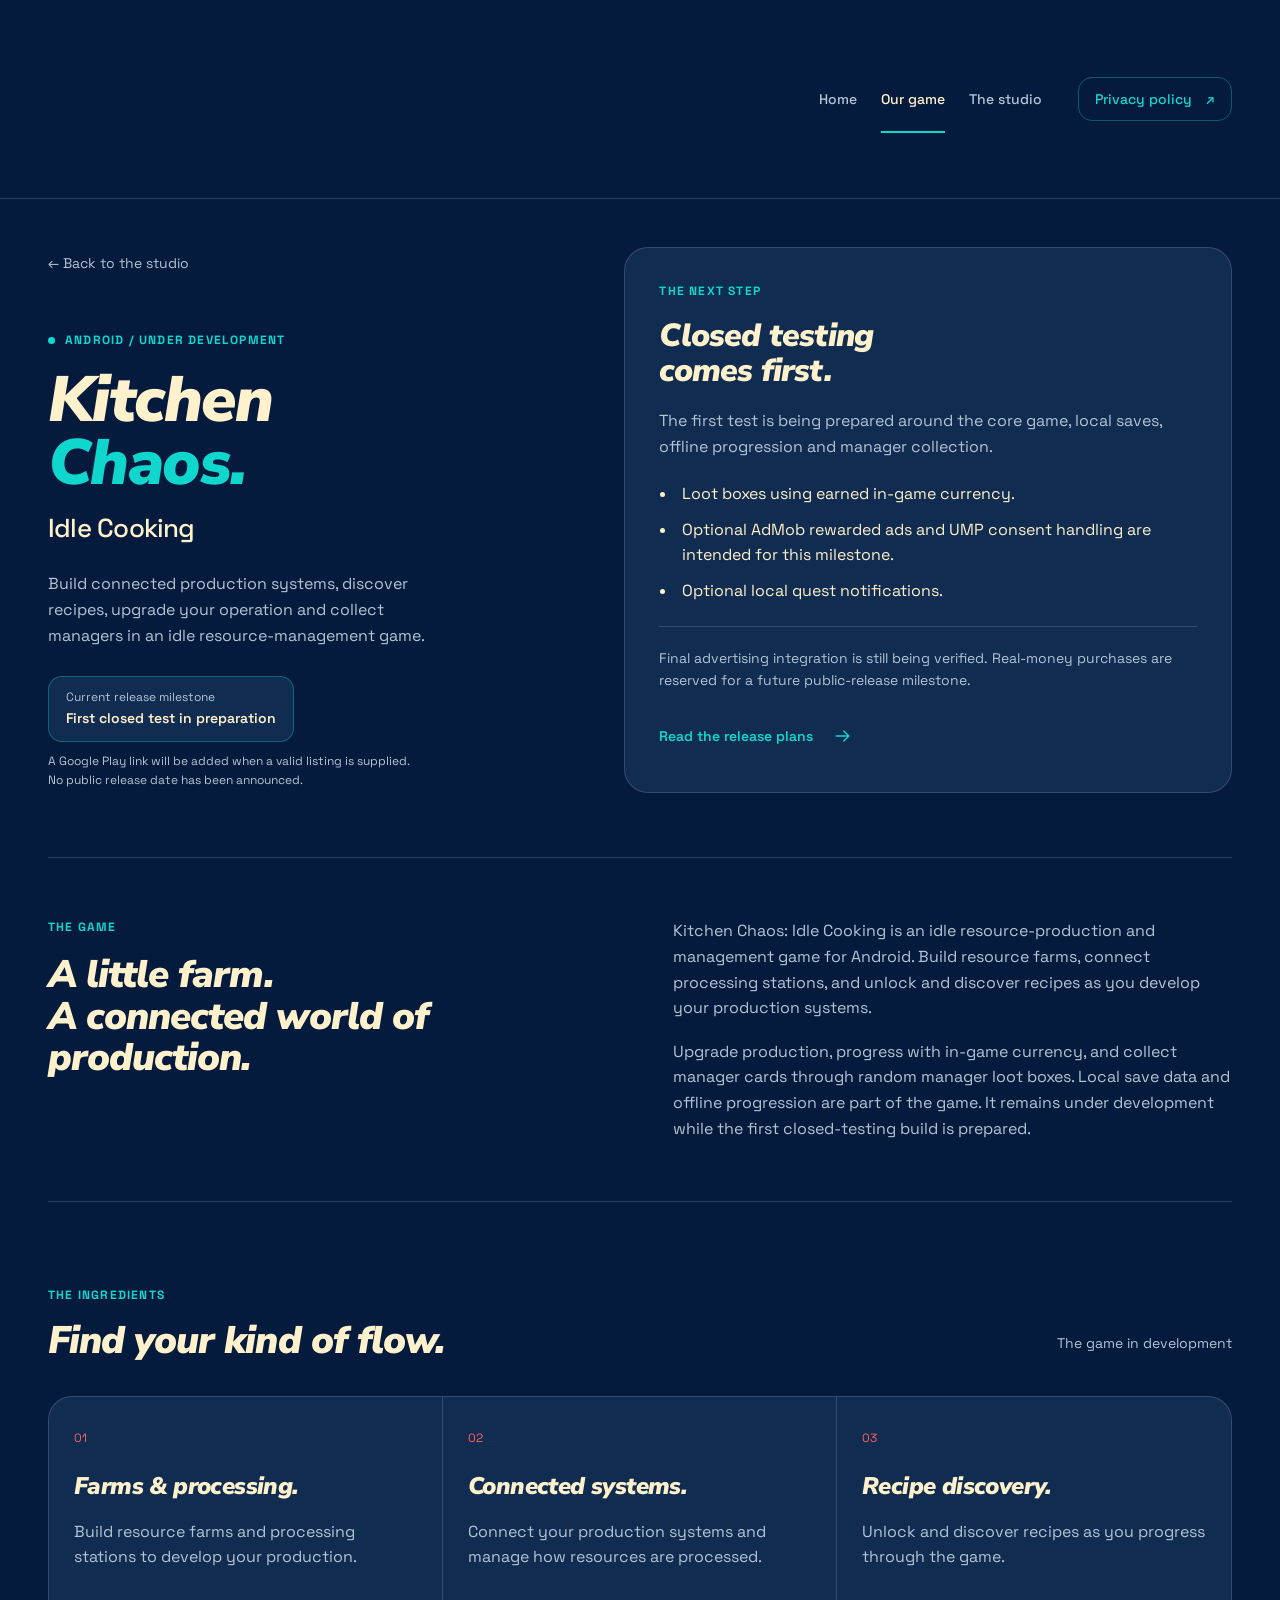
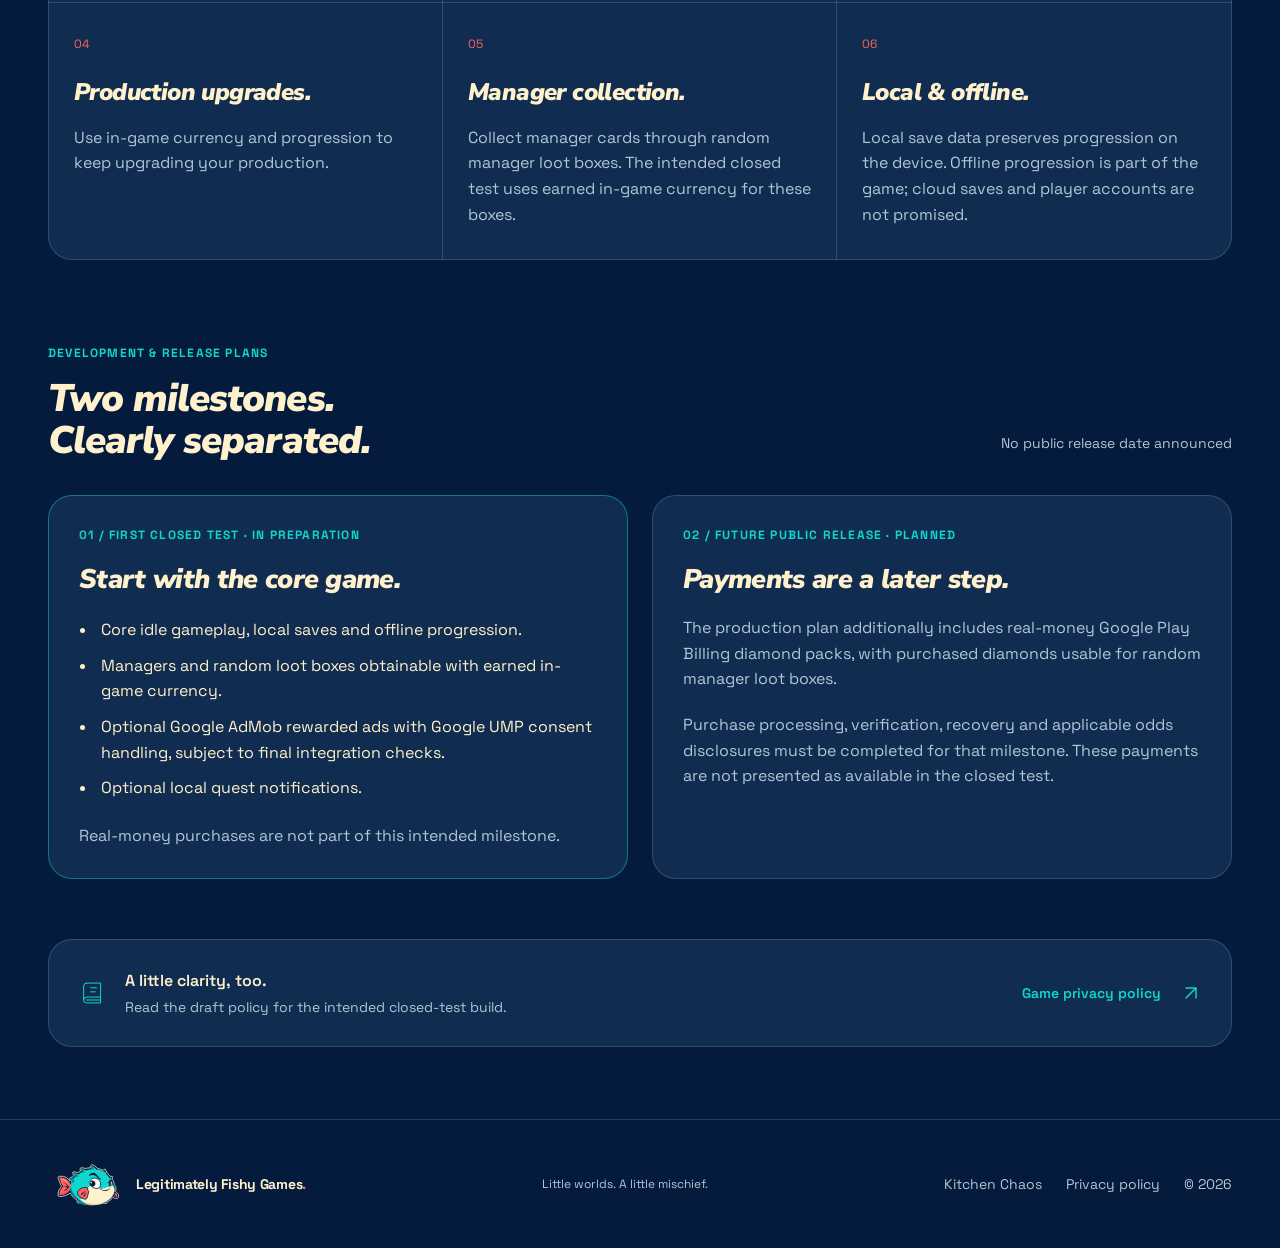
==== games/kitchen-chaos/index.html @ 800a0847 "Add Kitchen Chaos page and draft privacy policy" ====
<!doctype html>
<html lang="en">
<head>
  <meta charset="utf-8">
  <meta name="viewport" content="width=device-width, initial-scale=1">
  <meta name="theme-color" content="#051B3D">
  <meta name="description" content="Kitchen Chaos: Idle Cooking is an Android idle production and management game preparing for its first closed test, with connected production, recipes, managers and offline progression.">
  <title>Kitchen Chaos: Idle Cooking — Legitimately Fishy Games</title>
  <link rel="icon" href="../../assets/brand/favicon.svg" type="image/svg+xml">
  <link rel="alternate icon" href="../../assets/brand/favicon.ico">
  <link rel="apple-touch-icon" href="../../assets/brand/apple-touch-icon.png">
  <link rel="stylesheet" href="../../assets/css/brand.css">
  <link rel="stylesheet" href="../../assets/css/styles.css">
  <script src="../../assets/js/site.js" defer></script>
</head>
<body>
  <a class="skip-link" href="#main">Skip to content</a>
  <header class="site-header"><div class="container header-inner">
    <!-- Insert an approved studio logo beside the name only when supplied. -->
    <a class="brand" href="../../index.html" aria-label="Legitimately Fishy Games home"><picture class="brand-art"><source media="(min-width: 581px)" srcset="../../assets/brand/lfg-horizontal.png" width="2400" height="1000"><img class="brand-logo" src="../../assets/brand/lfg-puffer-micro.svg" width="1110" height="750" alt="" decoding="async" fetchpriority="high"></picture><span class="brand-name">Legitimately<span>Fishy Games<span class="brand-period">.</span></span></span></a>
    <button class="menu-toggle" type="button" data-menu-toggle aria-controls="site-navigation" aria-expanded="false" aria-label="Open navigation"><span></span><span></span></button>
    <nav class="site-nav" id="site-navigation" aria-label="Main navigation" data-navigation><a href="../../index.html">Home</a><a href="index.html" aria-current="page">Our game</a><a href="../../index.html#studio">The studio</a><a class="nav-privacy" href="privacy.html">Privacy policy <span aria-hidden="true">↗</span></a></nav>
  </div></header>

  <main id="main">
    <section class="game-hero container" aria-labelledby="game-title">
      <div class="game-hero-copy"><a class="back-link" href="../../index.html">← Back to the studio</a><p class="eyebrow"><span class="status-dot" aria-hidden="true"></span> Android / Under development</p><h1 id="game-title">Kitchen<br><em>Chaos.</em></h1><p class="game-subtitle">Idle Cooking</p><p class="hero-description">Build connected production systems, discover recipes, upgrade your operation and collect managers in an idle resource-management game.</p><div class="store-placeholder"><span><small>Current release milestone</small><strong>First closed test in preparation</strong></span></div><p class="store-note">A Google Play link will be added when a valid listing is supplied.<br>No public release date has been announced.</p></div>
      <aside class="release-summary" aria-labelledby="test-summary-title"><p class="eyebrow">The next step</p><h2 id="test-summary-title">Closed testing<br>comes first.</h2><p>The first test is being prepared around the core game, local saves, offline progression and manager collection.</p><ul><li>Loot boxes using earned in-game currency.</li><li>Optional AdMob rewarded ads and UMP consent handling are intended for this milestone.</li><li>Optional local quest notifications.</li></ul><p class="summary-note">Final advertising integration is still being verified. Real-money purchases are reserved for a future public-release milestone.</p><a class="text-link" href="#development">Read the release plans <svg class="icon" aria-hidden="true"><use href="../../assets/images/icons.svg#arrow"/></svg></a></aside>
    </section>

    <section class="game-overview section container" aria-labelledby="overview-title"><div><p class="eyebrow">The game</p><h2 id="overview-title">A little farm.<br>A connected world of production.</h2></div><div class="overview-copy"><p>Kitchen Chaos: Idle Cooking is an idle resource-production and management game for Android. Build resource farms, connect processing stations, and unlock and discover recipes as you develop your production systems.</p><p>Upgrade production, progress with in-game currency, and collect manager cards through random manager loot boxes. Local save data and offline progression are part of the game. It remains under development while the first closed-testing build is prepared.</p></div></section>

    <section class="section container" aria-labelledby="features-title"><div class="section-heading"><div><p class="eyebrow">The ingredients</p><h2 id="features-title">Find your kind of flow.</h2></div><span class="section-aside">The game in development</span></div><div class="feature-grid">
      <article class="feature-card"><span class="feature-number">01</span><h3>Farms & processing.</h3><p>Build resource farms and processing stations to develop your production.</p></article>
      <article class="feature-card"><span class="feature-number">02</span><h3>Connected systems.</h3><p>Connect your production systems and manage how resources are processed.</p></article>
      <article class="feature-card"><span class="feature-number">03</span><h3>Recipe discovery.</h3><p>Unlock and discover recipes as you progress through the game.</p></article>
      <article class="feature-card"><span class="feature-number">04</span><h3>Production upgrades.</h3><p>Use in-game currency and progression to keep upgrading your production.</p></article>
      <article class="feature-card"><span class="feature-number">05</span><h3>Manager collection.</h3><p>Collect manager cards through random manager loot boxes. The intended closed test uses earned in-game currency for these boxes.</p></article>
      <article class="feature-card"><span class="feature-number">06</span><h3>Local & offline.</h3><p>Local save data preserves progression on the device. Offline progression is part of the game; cloud saves and player accounts are not promised.</p></article>
    </div></section>

    <!-- Add a gallery here only when approved screenshots captured from the actual game are supplied. -->

    <section class="release-section container" id="development" aria-labelledby="development-title"><div class="section-heading"><div><p class="eyebrow">Development & release plans</p><h2 id="development-title">Two milestones.<br>Clearly separated.</h2></div><span class="section-aside">No public release date announced</span></div><div class="milestone-grid"><article class="milestone milestone-current"><p class="tiny-label">01 / First closed test · In preparation</p><h3>Start with the core game.</h3><ul><li>Core idle gameplay, local saves and offline progression.</li><li>Managers and random loot boxes obtainable with earned in-game currency.</li><li>Optional Google AdMob rewarded ads with Google UMP consent handling, subject to final integration checks.</li><li>Optional local quest notifications.</li></ul><p>Real-money purchases are not part of this intended milestone.</p></article><article class="milestone"><p class="tiny-label">02 / Future public release · Planned</p><h3>Payments are a later step.</h3><p>The production plan additionally includes real-money Google Play Billing diamond packs, with purchased diamonds usable for random manager loot boxes.</p><p>Purchase processing, verification, recovery and applicable odds disclosures must be completed for that milestone. These payments are not presented as available in the closed test.</p></article></div></section>

    <section class="privacy-strip container" aria-label="Game privacy information"><div><svg class="icon" aria-hidden="true"><use href="../../assets/images/icons.svg#recipe"/></svg><span>A little clarity, too.<small>Read the draft policy for the intended closed-test build.</small></span></div><a class="text-link" href="privacy.html">Game privacy policy <svg class="icon" aria-hidden="true"><use href="../../assets/images/icons.svg#arrow-up"/></svg></a></section>
  </main>

  <footer class="site-footer"><div class="container footer-inner"><a class="footer-brand" href="../../index.html"><img class="footer-mark" src="../../assets/brand/lfg-puffer-micro.svg" width="1110" height="750" alt="" loading="lazy" decoding="async"><span class="footer-wordmark">Legitimately Fishy Games<span>.</span></span></a><p>Little worlds. A little mischief.</p><div class="footer-links"><a href="index.html">Kitchen Chaos</a><a href="privacy.html">Privacy policy</a><span>© 2026</span></div></div></footer>
</body>
</html>
---- assets/css/brand.css ----
@font-face{font-family:'Nunito Sans';src:url('../fonts/NunitoSans-900Italic.woff2') format('woff2');font-weight:900;font-style:italic;font-display:swap}
@font-face{font-family:'Space Grotesk';src:url('../fonts/SpaceGrotesk-Variable.woff2') format('woff2');font-weight:300 700;font-display:swap}
:root{--lfg-ink:#051B3D;--lfg-turquoise:#10D7CE;--lfg-coral:#FF635C;--lfg-cream:#FFF1CB;--lfg-deep-teal:#07889D;--lfg-surface:#102C50;--lfg-muted:#B2C5D5;--lfg-display:'Nunito Sans',sans-serif;--lfg-body:'Space Grotesk',sans-serif;--lfg-radius:14px;--lfg-ease:cubic-bezier(.2,.8,.2,1)}
.lfg-button{font:600 1rem var(--lfg-body);background:var(--lfg-turquoise);color:var(--lfg-ink);padding:14px 22px;border:0;border-radius:14px;cursor:pointer;transition:transform 160ms var(--lfg-ease)}.lfg-button:hover{background:var(--lfg-cream);transform:translateY(-2px)}.lfg-button:focus-visible{outline:3px solid var(--lfg-coral);outline-offset:4px}.lfg-heading{font-family:var(--lfg-display);font-weight:900;font-style:italic}@media(prefers-reduced-motion:reduce){*{animation:none!important;transition:none!important}}
---- assets/css/styles.css ----
@charset "UTF-8";

:root {
  color-scheme: dark;
  --navy: var(--lfg-ink);
  --navy-deep: var(--lfg-ink);
  --panel: var(--lfg-surface);
  --panel-light: var(--lfg-deep-teal);
  --cream: var(--lfg-cream);
  --muted: var(--lfg-muted);
  --teal: var(--lfg-turquoise);
  --cyan: var(--lfg-turquoise);
  --orange: var(--lfg-coral);
  --purple: var(--lfg-deep-teal);
  --line: rgba(178, 197, 213, .22);
  --heading: var(--lfg-display);
  --body: var(--lfg-body);
}

*, *::before, *::after { box-sizing: border-box; }
html { scroll-behavior: smooth; scroll-padding-top: 35px; }
body { margin: 0; background: var(--navy); color: var(--cream); font: 400 16px/1.6 var(--body); -webkit-font-smoothing: antialiased; }
body::selection { background: var(--teal); color: var(--navy); }
a { color: inherit; text-decoration: none; }
button { font: inherit; }
img { display: block; max-width: 100%; height: auto; }
svg { display: inline-block; flex-shrink: 0; fill: none; stroke: currentColor; stroke-width: 1.7; stroke-linecap: round; stroke-linejoin: round; }
figure, p { margin: 0; }
h1, h2, h3, h4 { margin: 0; font-family: var(--heading); font-weight: 900; font-style: italic; line-height: 1.08; letter-spacing: -.025em; }
h1 { font-size: clamp(48px, 5vw, 64px); }
h2 { font-size: clamp(30px, 3vw, 40px); }
h3 { font-size: 24px; }
em { color: var(--teal); font-style: inherit; }
:focus-visible { outline: 3px solid var(--teal); outline-offset: 6px; border-radius: 3px; }
[id] { scroll-margin-top: 32px; }
.container { width: min(1240px, calc(100% - 96px)); margin-inline: auto; }
.icon { width: 23px; height: 23px; vertical-align: middle; }
.visually-hidden { position: absolute; width: 1px; height: 1px; overflow: hidden; clip: rect(0, 0, 0, 0); white-space: nowrap; }
.skip-link { position: fixed; z-index: 100; top: -100px; left: 20px; padding: 12px 20px; background: var(--teal); color: var(--navy); font-weight: 700; }
.skip-link:focus { top: 16px; }
.eyebrow, .tiny-label { font-size: 11px; font-weight: 700; letter-spacing: .15em; line-height: 1.5; text-transform: uppercase; }
.eyebrow { display: flex; align-items: center; gap: 10px; color: var(--teal); margin-bottom: 24px; }
.status-dot { display: inline-block; width: 7px; height: 7px; border-radius: 50%; background: currentColor; flex-shrink: 0; }
.button { display: inline-flex; gap: 28px; align-items: center; justify-content: center; min-height: 53px; padding: 14px 24px; border: 1px solid transparent; border-radius: 14px; color: var(--navy); background: var(--teal); font-size: 13px; font-weight: 600; line-height: 1.5; transition: background .2s, transform .2s, box-shadow .2s; }
.button:hover { background: var(--cream); transform: translateY(-3px); box-shadow: 0 8px 30px #0002; }
.button .icon { width: 20px; height: 20px; }
.button-dark { background: var(--navy); color: var(--cream); }
.button-dark:hover { background: var(--panel); }
.button-small { min-height: 43px; padding: 10px 17px; font-size: 12px; }
.text-link { display: inline-flex; align-items: center; gap: 20px; color: var(--teal); font-size: 13px; font-weight: 600; }
.text-link .icon { width: 20px; height: 20px; transition: transform .2s; }
.text-link:hover .icon { transform: translate(3px, -2px); }
.text-link:hover { color: var(--cream); }
.site-header { border-bottom: 1px solid var(--line); }
.header-inner { min-height: 104px; display: flex; align-items: center; justify-content: space-between; gap: 30px; position: relative; }
.brand { display: inline-flex; align-items: center; gap: 9px; }
/* The approved PNG retains the illustrated lettering; small layouts use the native micro mark. */
.brand { padding: 24px; gap: 16px; }
.brand-art { display: block; flex: 0 0 360px; width: 360px; }
.brand-logo { display: block; width: 100%; height: auto; aspect-ratio: 12 / 5; object-fit: contain; }
.brand-name { font: 700 14px/1.2 var(--heading); letter-spacing: -.025em; }
.brand-name > span { display: block; font-size: 19px; }
.brand-period { color: var(--teal); }
.site-nav { display: flex; align-items: center; gap: 34px; font-size: 12px; font-weight: 500; }
.site-nav a { color: var(--muted); transition: color .2s; }
.site-nav a:hover, .site-nav a[aria-current="page"] { color: var(--cream); }
.site-nav a[aria-current="page"] { position: relative; }
.site-nav a[aria-current="page"]::after { content: ""; position: absolute; left: 0; right: 0; bottom: -12px; height: 2px; background: var(--teal); }
.site-nav a.nav-privacy { color: var(--teal); margin-left: 12px; padding: 10px 15px; border: 1px solid #10d7ce55; border-radius: 6px; }
.nav-privacy span { padding-left: 14px; }
.menu-toggle { display: none; }

.hero { display: grid; grid-template-columns: .9fr 1.1fr; align-items: center; min-height: 658px; padding-block: 67px 72px; gap: 30px; }
.hero-copy { z-index: 1; }
.hero h1 { font-size: clamp(48px, 5vw, 64px); line-height: .99; letter-spacing: -.06em; }
.hero h1 em { display: inline-block; position: relative; }
.hero h1 em::after { content: ""; position: absolute; left: 2px; right: 8px; bottom: -9px; height: 5px; background: var(--teal); border-radius: 50%; transform: rotate(-2deg); opacity: .7; }
.hero-description { color: var(--muted); max-width: 420px; font-size: 14px; line-height: 1.9; margin-top: 30px; }
.hero .button { margin-top: 28px; }
.hero-footnote { display: flex; align-items: center; gap: 10px; margin-top: 22px; color: var(--muted); font-size: 10px; }
.hero-footnote .icon { width: 16px; height: 16px; color: var(--teal); }
.hero-footnote > span { margin-inline: 2px; }
.hero-spotlight { width: 100%; min-width: 0; padding: 40px; border: 1px solid #10d7ce40; border-radius: 24px; background: linear-gradient(140deg, var(--panel), var(--navy)); }
.hero-spotlight .eyebrow { margin-bottom: 26px; font-size: 10px; }
.hero-spotlight h2 { font-size: clamp(40px, 4vw, 56px); line-height: 1.02; }
.spotlight-subtitle { margin-top: 12px; color: var(--cream); font: 400 23px/1.4 var(--heading); }
.spotlight-description { font-size: 14px; line-height: 1.9; color: var(--muted); margin-top: 24px; }
.spotlight-facts { display: grid; grid-template-columns: .7fr 1.3fr; gap: 20px; margin: 28px 0; border-top: 1px solid var(--line); border-bottom: 1px solid var(--line); padding-block: 21px; }
.spotlight-facts dt { font-size: 10px; color: var(--muted); margin-bottom: 5px; }
.spotlight-facts dd { font-size: 12px; line-height: 1.6; font-weight: 600; margin: 0; }
.hero-spotlight .text-link { font-size: 12px; }
.studio-strip { border-top: 1px solid var(--line); border-bottom: 1px solid var(--line); background: var(--panel); }
.strip-inner { min-height: 66px; display: flex; align-items: center; justify-content: space-between; gap: 18px; color: var(--muted); font-size: 10px; font-weight: 600; letter-spacing: .14em; text-transform: uppercase; }
.strip-inner .icon { color: var(--teal); width: 24px; height: 24px; opacity: .65; }
.section { padding-block: 84px; }
.section-heading { display: flex; align-items: flex-end; justify-content: space-between; gap: 25px; margin-bottom: 34px; }
.section-heading .eyebrow { margin-bottom: 16px; }
.section-aside { font-size: 11px; color: var(--muted); line-height: 1.8; margin-bottom: 5px; }
.featured-game { display: grid; grid-template-columns: 1fr 1fr; border-radius: 24px; background: var(--cream); color: var(--navy); padding: 44px; gap: 45px; overflow: hidden; }
.pill { display: inline-flex; align-items: center; gap: 8px; padding: 6px 11px; border: 1px solid #10d7ce55; border-radius: 30px; font-size: 9px; font-weight: 600; letter-spacing: .04em; color: var(--teal); white-space: nowrap; }
.pill-dark { background: #051b3d0d; border-color: #051b3d40; color: var(--navy); }
.pill-dark .status-dot { width: 5px; height: 5px; }
.featured-copy h3 { margin-top: 25px; font-size: 44px; line-height: 1.02; }
.featured-copy h3 span { display: block; margin-top: 8px; font-size: 22px; font-weight: 500; letter-spacing: -.025em; }
.featured-copy > p { max-width: 390px; margin-top: 22px; font-size: 13px; line-height: 1.85; color: var(--navy); }
.game-tags { display: flex; flex-wrap: wrap; gap: 8px; margin-block: 20px 28px; font-size: 9px; }
.game-tags span { padding: 4px 10px; border: 1px solid #051b3d40; border-radius: 5px; }
.featured-game .button { font-size: 12px; min-height: 49px; }
.game-details { align-self: center; padding: 29px; background: var(--teal); border: 1px solid #051b3d30; border-radius: 24px; }
.game-details > .tiny-label { color: var(--navy); font-size: 9px; }
.game-details dl { margin: 15px 0 20px; }
.game-details dl > div { padding-block: 14px; border-bottom: 1px solid #051b3d40; }
.game-details dt { font-family: var(--heading); font-size: 19px; font-weight: 700; letter-spacing: -.025em; }
.game-details dd { font-size: 12px; line-height: 1.8; color: var(--navy); margin: 5px 0 0; }
.details-note { font-size: 11px; line-height: 1.8; color: var(--navy); }
.studio-facts { padding: 35px; border: 1px solid var(--line); border-radius: 24px; background: var(--panel); }
.studio-facts .eyebrow { font-size: 9px; }
.studio-facts > p:not(.eyebrow) { color: var(--muted); font-size: 14px; margin-block: 20px 25px; }
.studio-facts > p.facts-title { color: var(--cream); font: 700 35px/1.1 var(--heading); letter-spacing: -.045em; margin: 0; }
.studio-section { padding-top: 10px; display: grid; grid-template-columns: 1fr 1fr; gap: 90px; align-items: center; }
.studio-copy .eyebrow { margin-bottom: 18px; }
.studio-copy p:not(.eyebrow) { color: var(--muted); font-size: 13px; line-height: 1.9; margin-top: 20px; max-width: 445px; }
.studio-copy .text-link { margin-top: 26px; }
.privacy-strip { display: flex; align-items: center; justify-content: space-between; gap: 24px; padding: 28px 30px; border: 1px solid var(--line); border-radius: 24px; margin-top: 0; margin-bottom: 72px; background: var(--panel); }
.privacy-strip > div { display: flex; align-items: center; gap: 18px; font-size: 14px; font-weight: 600; }
.privacy-strip > div > .icon { color: var(--teal); width: 28px; height: 28px; }
.privacy-strip small { display: block; color: var(--muted); font-size: 11px; font-weight: 400; margin-top: 2px; }
.privacy-strip .text-link { font-size: 12px; white-space: nowrap; }
.site-footer { border-top: 1px solid var(--line); }
.footer-inner { display: flex; align-items: center; justify-content: space-between; gap: 20px; min-height: 100px; font-size: 10px; }
.footer-brand { font-family: var(--heading); font-weight: 700; font-size: 13px; letter-spacing: -.02em; }
.footer-brand > span { color: var(--teal); }
.footer-inner > p { color: var(--muted); }
.footer-links { display: flex; align-items: center; gap: 24px; color: var(--muted); font-size: 10px; }
.footer-links a:hover { color: var(--teal); }

/* The game */
.game-hero { display: grid; grid-template-columns: 1fr 1.15fr; gap: 20px; align-items: center; padding-block: 38px 70px; min-height: 650px; }
.back-link { display: inline-block; font-size: 11px; color: var(--muted); margin-bottom: 35px; }
.back-link:hover { color: var(--teal); }
.game-hero .eyebrow { font-size: 10px; margin-bottom: 20px; }
.game-hero h1 { font-size: clamp(48px, 5vw, 64px); line-height: .98; }
.game-subtitle { font-family: var(--heading); font-size: 26px; letter-spacing: -.03em; margin-top: 13px; }
.game-hero .hero-description { margin-top: 22px; max-width: 385px; }
.store-placeholder { display: inline-flex; align-items: center; gap: 14px; margin-top: 28px; padding: 11px 17px; border: 1px solid #10d7ce55; border-radius: 14px; background: var(--panel); }
.store-placeholder > .icon { color: var(--teal); width: 27px; height: 27px; }
.store-placeholder small, .store-placeholder strong { display: block; }
.store-placeholder small { font-size: 9px; color: var(--muted); }
.store-placeholder strong { font-weight: 600; font-size: 12px; }
.store-note { margin-top: 10px; font-size: 10px; color: var(--muted); }
.game-overview { border-top: 1px solid var(--line); border-bottom: 1px solid var(--line); display: grid; grid-template-columns: 1fr 1fr; gap: 65px; padding-block: 60px; }
.game-overview .eyebrow { margin-bottom: 18px; }
.game-overview h2 { font-size: clamp(30px, 3vw, 40px); }
.overview-copy { color: var(--muted); font-size: 13px; line-height: 1.95; }
.overview-copy p + p { margin-top: 18px; }
.feature-grid { display: grid; grid-template-columns: repeat(3, 1fr); border: 1px solid var(--line); border-radius: 24px; overflow: hidden; background: var(--panel); }
.feature-card { position: relative; padding: 32px 25px; border-right: 1px solid var(--line); }
.feature-card:nth-child(3n) { border-right: 0; }
.feature-card:nth-child(-n+3) { border-bottom: 1px solid var(--line); }
.feature-number { display: block; color: var(--teal); font-size: 11px; margin-bottom: 24px; }
.feature-card h3 { font-size: 20px; line-height: 1.2; max-width: 180px; }
.feature-card p { margin-top: 18px; color: var(--muted); font-size: 14px; line-height: 1.85; }
.release-summary { padding: 34px; border: 1px solid var(--line); border-radius: 24px; background: var(--panel); }
.release-summary .eyebrow { margin-bottom: 19px; }
.release-summary h2 { font-size: 39px; }
.release-summary > p:not(.eyebrow) { margin-top: 20px; color: var(--muted); font-size: 14px; }
.release-summary ul { padding-left: 18px; font-size: 14px; color: var(--cream); margin-block: 22px; }
.release-summary li { padding-left: 5px; margin-block: 10px; }
.release-summary > p.summary-note { border-top: 1px solid var(--line); padding-top: 20px; font-size: 12px; }
.release-summary > .text-link { margin-top: 23px; font-size: 12px; }
.release-section { padding-bottom: 60px; }
.milestone-grid { display: grid; grid-template-columns: 1fr 1fr; gap: 24px; }
.milestone { border: 1px solid var(--line); border-radius: 24px; padding: 30px; background: var(--panel); }
.milestone .tiny-label { font-size: 9px; color: var(--teal); margin-bottom: 20px; }
.milestone h3 { font-size: 27px; line-height: 1.15; }
.milestone ul { padding-left: 18px; margin-block: 22px; color: var(--cream); font-size: 14px; }
.milestone li { margin-block: 10px; padding-left: 4px; }
.milestone > p:not(.tiny-label) { font-size: 14px; color: var(--muted); margin-top: 20px; }
.milestone-current { border-color: #10d7ce70; }

/* A readable, deliberately quieter policy layout. */
.legal-main { padding-block: 65px 80px; }
.legal-main > .container { max-width: 1120px; }
.page-intro { padding-bottom: 35px; }
.page-intro h1 { font-size: clamp(42px, 5vw, 62px); line-height: 1.1; }
.page-intro .eyebrow { margin-bottom: 18px; }
.page-intro > p:not(.eyebrow) { color: var(--muted); margin-top: 18px; max-width: 740px; }
.policy-meta { color: var(--muted); font-size: 12px; margin-top: 20px; }
.review-notice { padding: 22px 25px; border: 1px solid #ff635c77; border-left: 3px solid var(--orange); border-radius: 14px; color: var(--cream); background: #ff635c0d; font-size: 14px; line-height: 1.85; margin-block: 20px 35px; }
.review-notice strong { color: var(--cream); }
.review-notice p + p { margin-top: 12px; }
.review-notice a { text-decoration: underline; text-underline-offset: 4px; }
.review-notice h2, .review-notice h3 { font-size: 20px; letter-spacing: -.02em; margin-bottom: 12px; }
.legal-layout { display: grid; grid-template-columns: 210px minmax(0, 1fr); gap: 60px; align-items: start; border-top: 1px solid var(--line); padding-top: 42px; }
.legal-nav { position: sticky; top: 30px; font-size: 12px; }
.legal-nav h2, .legal-nav h3 { font-family: var(--body); font-size: 10px; color: var(--teal); text-transform: uppercase; letter-spacing: .13em; margin-bottom: 20px; }
.legal-nav ol, .legal-nav ul { margin: 0; padding-left: 18px; color: var(--muted); }
.legal-nav li { margin-block: 9px; padding-left: 2px; }
.legal-nav a { color: var(--muted); }
.legal-nav a:hover { color: var(--teal); }
.legal-nav > a { display: block; margin-block: 10px; }
.legal-nav nav a { display: block; margin-block: 10px; }
.legal-content { font-size: 14px; line-height: 1.9; color: var(--cream); min-width: 0; }
.legal-content section { margin-bottom: 37px; }
.legal-content h2 { font-size: 25px; color: var(--cream); letter-spacing: -.025em; margin-bottom: 18px; line-height: 1.3; }
.legal-content h3 { font-size: 18px; color: var(--cream); letter-spacing: -.02em; margin-block: 22px 12px; }
.legal-content p + p { margin-top: 14px; }
.legal-content ul, .legal-content ol { padding-left: 22px; margin-block: 14px; }
.legal-content li { padding-left: 4px; margin-block: 8px; }
.legal-content strong { color: var(--cream); font-weight: 600; }
.legal-content a { color: var(--teal); text-decoration: underline; text-underline-offset: 4px; overflow-wrap: anywhere; }
.legal-content a:hover { color: var(--cream); }
.legal-content .review-notice { font-size: 13px; margin-block: 20px; }
.legal-content .review-notice strong { color: var(--cream); }
.legal-content .confirmation-needed, .legal-content .confirmation { border-left: 2px solid var(--orange); padding: 10px 15px; color: var(--cream); background: #ff635c0a; margin-top: 16px; font-size: 13px; }
.legal-content table { border-collapse: collapse; width: 100%; font-size: 12px; }
.legal-content th, .legal-content td { text-align: left; padding: 12px; border: 1px solid var(--line); vertical-align: top; }
.legal-content th { color: var(--cream); background: var(--panel); }
.not-found { padding-block: 60px 80px; text-align: center; min-height: calc(100vh - 205px); display: flex; flex-direction: column; align-items: center; justify-content: center; }
.error-code { display: flex; align-items: center; gap: 14px; color: var(--panel-light); font: 700 85px/1 var(--heading); margin-bottom: 25px; }
.not-found .eyebrow { margin-bottom: 18px; }
.not-found h1 { font-size: clamp(42px, 5vw, 66px); }
.not-found > p:not(.eyebrow) { color: var(--muted); font-size: 14px; margin-block: 24px; }
.not-found > .text-link { margin-top: 20px; font-size: 11px; }

@media (min-width: 1500px) {
  .container { width: min(1280px, calc(100% - 140px)); }
  .hero { min-height: 720px; }
}
@media (max-width: 1100px) {
  .container { width: calc(100% - 64px); }
  .hero { min-height: 620px; gap: 10px; }
  .hero h1 { font-size: 64px; }
  .hero-description { font-size: 13px; }
  .featured-game { padding: 33px; gap: 30px; }
  .featured-copy h3 { font-size: 36px; }
  .studio-section { gap: 45px; }
  .footer-inner > p { display: none; }
  .feature-grid { grid-template-columns: repeat(2, 1fr); }
  .feature-card { border-right: 1px solid var(--line); }
  .feature-card:nth-child(3n) { border-right: 1px solid var(--line); }
  .feature-card:nth-child(2n) { border-right: 0; }
  .feature-card:nth-child(-n+4) { border-bottom: 1px solid var(--line); }
  .feature-card h3 { max-width: none; }
  .game-hero { grid-template-columns: 1fr 1fr; }
  .game-hero h1 { font-size: 64px; }
  .hero-spotlight { padding: 28px; }
  .spotlight-facts { grid-template-columns: 1fr; gap: 14px; }
  .release-summary { padding: 28px; }
  .release-summary h2 { font-size: 33px; }
  .legal-layout { gap: 35px; grid-template-columns: 180px minmax(0, 1fr); }
}
@media (max-width: 760px) {
  .container { width: calc(100% - 40px); }
  .header-inner { min-height: 85px; flex-wrap: wrap; gap: 0; }
  .brand-name { font-size: 12px; }
  .brand-name > span { font-size: 16px; }
  .menu-toggle { display: none; width: 44px; height: 44px; color: var(--cream); background: transparent; border: 1px solid var(--line); border-radius: 6px; cursor: pointer; align-items: center; justify-content: center; flex-direction: column; gap: 6px; }
  .menu-toggle > span { width: 17px; height: 1px; background: currentColor; transition: transform .2s; }
  .menu-toggle[aria-expanded="true"] > span:first-child { transform: translateY(3.5px) rotate(45deg); }
  .menu-toggle[aria-expanded="true"] > span:last-child { transform: translateY(-3.5px) rotate(-45deg); }
  .js .menu-toggle { display: flex; }
  .site-nav { width: 100%; padding-block: 8px 20px; flex-wrap: wrap; justify-content: flex-start; column-gap: 25px; row-gap: 12px; font-size: 12px; }
  .js .site-nav[data-navigation] { display: none; }
  .js .site-nav.is-open { display: flex; }
  .site-nav a[aria-current="page"]::after { bottom: -4px; }
  .site-nav a.nav-privacy { padding: 0; border: 0; margin-left: 0; }
  .nav-privacy span { padding-left: 5px; }
  .hero { display: flex; flex-direction: column; align-items: stretch; gap: 20px; padding-block: 47px 33px; }
  .hero .eyebrow { font-size: 9px; margin-bottom: 22px; }
  .hero h1 { font-size: clamp(48px, 12vw, 64px); }
  .hero-description { max-width: 440px; margin-top: 27px; font-size: 13px; }
  .hero h1 em::after { height: 4px; bottom: -8px; }
  .hero .button { margin-top: 25px; }
  .hero-footnote { font-size: 9px; margin-top: 18px; }
  .hero-spotlight { margin-top: 20px; padding: 30px; }
  .hero-spotlight h2 { font-size: 56px; }
  .hero-spotlight .eyebrow { margin-bottom: 23px; }
  .spotlight-facts { grid-template-columns: .7fr 1.3fr; }
  .spotlight-description { font-size: 14px; }
  .strip-inner { min-height: 58px; font-size: 8px; letter-spacing: .08em; gap: 14px; justify-content: center; text-align: center; }
  .strip-inner > span:last-child, .strip-inner > svg:nth-of-type(2) { display: none; }
  .strip-inner .icon { width: 21px; height: 21px; }
  .section { padding-block: 56px; }
  .section-heading { display: block; margin-bottom: 26px; }
  .section-heading .eyebrow { font-size: 9px; margin-bottom: 13px; }
  .section-heading .section-aside { display: block; margin-top: 15px; font-size: 11px; }
  h2 { font-size: 32px; }
  .featured-game { grid-template-columns: 1fr; padding: 27px; gap: 35px; border-radius: 24px; }
  .featured-copy h3 { font-size: 38px; margin-top: 22px; }
  .featured-copy h3 span { font-size: 21px; }
  .featured-copy > p { font-size: 13px; }
  .game-details { padding: 23px; }
  .game-tags { margin-bottom: 24px; }
  .studio-section { display: flex; flex-direction: column-reverse; gap: 30px; padding-top: 0; }
  .studio-copy { width: 100%; }
  .studio-facts { width: 100%; padding: 28px; }
  .studio-facts > p.facts-title { font-size: 31px; }
  .studio-copy .eyebrow { font-size: 9px; }
  .privacy-strip { align-items: flex-start; flex-direction: column; gap: 20px; padding: 24px; margin-bottom: 48px; }
  .privacy-strip > div { gap: 14px; font-size: 13px; }
  .privacy-strip small { font-size: 10px; max-width: 220px; }
  .privacy-strip .text-link { margin-left: 42px; font-size: 11px; }
  .footer-inner { flex-direction: column; align-items: flex-start; padding-block: 27px; gap: 13px; }
  .footer-links { gap: 24px; flex-wrap: wrap; font-size: 10px; }
  .game-hero { display: flex; flex-direction: column; align-items: stretch; gap: 30px; padding-block: 25px 45px; }
  .back-link { margin-bottom: 30px; font-size: 10px; }
  .game-hero .eyebrow { font-size: 9px; }
  .game-hero h1 { font-size: clamp(48px, 12vw, 64px); }
  .game-subtitle { font-size: 24px; }
  .game-overview { grid-template-columns: 1fr; gap: 25px; padding-block: 40px; }
  .game-overview h2 { font-size: 32px; }
  .game-overview .eyebrow { font-size: 9px; }
  .overview-copy { font-size: 13px; }
  .feature-grid { grid-template-columns: 1fr 1fr; }
  .feature-card { padding: 27px 19px; }
  .feature-card h3 { font-size: 19px; }
  .feature-card p { font-size: 13px; margin-top: 15px; }
  .feature-number { font-size: 10px; margin-bottom: 20px; }
  .release-summary { padding: 27px; }
  .release-summary h2 { font-size: 34px; }
  .release-summary > p:not(.eyebrow), .release-summary ul { font-size: 13px; }
  .release-section { padding-bottom: 40px; }
  .milestone-grid { grid-template-columns: 1fr; gap: 20px; }
  .milestone { padding: 26px; }
  .milestone h3 { font-size: 27px; }
  .milestone ul, .milestone > p:not(.tiny-label) { font-size: 13px; }
  .legal-main { padding-block: 42px 45px; }
  .page-intro { padding-bottom: 15px; }
  .page-intro h1 { font-size: 42px; }
  .page-intro .eyebrow { font-size: 9px; }
  .page-intro > p:not(.eyebrow) { font-size: 14px; }
  .policy-meta { font-size: 10px; }
  .review-notice { padding: 19px; font-size: 13px; }
  .legal-layout { display: block; padding-top: 28px; }
  .legal-nav { position: static; margin-bottom: 35px; padding: 20px; background: var(--panel); border: 1px solid var(--line); border-radius: 14px; }
  .legal-nav ol, .legal-nav ul { columns: 2; column-gap: 28px; }
  .legal-nav li { break-inside: avoid; font-size: 11px; }
  .legal-content { font-size: 13px; }
  .legal-content h2 { font-size: 23px; }
  .legal-content section { margin-bottom: 30px; }
  .not-found { padding-block: 40px 55px; }
  .not-found .eyebrow { font-size: 10px; }
  .not-found h1 { font-size: 46px; }
  .not-found > p:not(.eyebrow) { font-size: 12px; }
}
@media (max-width: 370px) {
  .container { width: calc(100% - 32px); }
  .hero h1 { font-size: 48px; }
  .hero-description br { display: none; }
  .featured-game { padding: 23px; }
  .featured-copy h3 { font-size: 34px; }
  .feature-grid { grid-template-columns: 1fr; }
  .feature-card, .feature-card:nth-child(3n) { border-right: 0; border-bottom: 1px solid var(--line); }
  .feature-card:last-child { border-bottom: 0; }
  .legal-nav ol, .legal-nav ul { columns: 1; }
}
@media (prefers-reduced-motion: reduce) {
  html { scroll-behavior: auto; }
  *, *::before, *::after { animation: none !important; transition: none !important; }
}
@media print {
  :root { color-scheme: light; }
  body { background: white; color: #162732; }
  .site-header, .site-footer, .legal-nav, .skip-link { display: none; }
  .container { width: 100%; max-width: none; }
  .legal-main { padding: 0; }
  .legal-layout { display: block; border: 0; padding: 0; }
  .legal-content, .page-intro > p:not(.eyebrow), .policy-meta { color: #253e4a; }
  .legal-content h2, .legal-content h3, .legal-content strong { color: #162732; }
  .legal-content a { color: #12604e; }
  .review-notice, .review-notice strong { color: #70450e; border-color: #b58947; }
  .legal-content section { break-inside: avoid; }
}

/* Brand presentation: content, routes and navigation behavior remain in the original HTML. */
body { font-synthesis: none; }
::selection { background: var(--teal); color: var(--navy); }
.header-inner { min-height: 176px; }
.brand-name { font-family: var(--body); font-style: normal; }
.site-nav { font-size: 14px; gap: 24px; }
.site-nav a { display: inline-flex; align-items: center; min-height: 44px; }
.site-nav a.nav-privacy { border-radius: 14px; padding: 10px 16px; }
.button { font-size: 15px; border-radius: 14px; transition: background 160ms var(--lfg-ease), transform 160ms var(--lfg-ease), box-shadow 160ms var(--lfg-ease); }
.button:hover { transform: translateY(-2px); }
.button:active { transform: translateY(0); }
.button-dark:hover { background: var(--panel); color: var(--cream); }
.text-link { font-size: 14px; min-height: 44px; }
.hero { gap: 48px; min-height: 600px; padding-block: 64px; }
.hero h1 { line-height: 1.04; letter-spacing: -.025em; }
.hero h1 em::after { background: var(--orange); height: 4px; opacity: 1; bottom: -8px; }
.hero-description { font-size: 16px; line-height: 1.6; max-width: 450px; }
.hero-footnote { font-size: 12px; flex-wrap: wrap; }
.eyebrow, .tiny-label { font-size: 12px; line-height: 1.5; letter-spacing: .1em; }
.hero-spotlight { border-radius: 24px; padding: 40px; }
.hero-spotlight .eyebrow { font-size: 12px; }
.hero-spotlight .text-link { font-size: 14px; }
.spotlight-subtitle { font-family: var(--body); font-size: 24px; font-weight: 500; font-style: normal; }
.spotlight-description { font-size: 16px; line-height: 1.6; }
.spotlight-facts dt { font-size: 12px; }
.spotlight-facts dd { font-size: 14px; }
.strip-inner { font-size: 12px; letter-spacing: .06em; }
.section-aside { font-size: 14px; }
.featured-game { background: var(--cream); color: var(--navy); border-radius: 24px; }
.featured-game :focus-visible { outline-color: var(--navy); }
.pill { font-size: 12px; white-space: normal; }
.pill-dark { color: var(--navy); }
.featured-copy h3 span { font-family: var(--body); font-weight: 500; font-style: normal; }
.featured-copy > p { color: var(--navy); font-size: 16px; line-height: 1.6; }
.game-tags { font-size: 12px; }
.game-tags span { border-radius: 8px; border-color: #051b3d40; }
.featured-game .button { font-size: 14px; }
.game-details { color: var(--navy); background: var(--teal); border-radius: 24px; }
.game-details > .tiny-label { color: var(--navy); font-size: 12px; }
.game-details dt { font-family: var(--body); font-size: 20px; font-weight: 700; font-style: normal; }
.game-details dd { font-size: 14px; line-height: 1.6; }
.details-note { font-size: 13px; line-height: 1.6; }
.studio-facts, .privacy-strip, .feature-grid, .release-summary, .milestone { border-radius: 24px; }
.studio-facts .eyebrow { font-size: 12px; }
.studio-facts > p:not(.eyebrow), .studio-copy p:not(.eyebrow) { font-size: 16px; line-height: 1.6; }
.studio-facts > p.facts-title { font: italic 900 32px/1.12 var(--heading); color: var(--cream); }
.privacy-strip > div { font-size: 16px; }
.privacy-strip small { font-size: 14px; line-height: 1.6; }
.privacy-strip .text-link { font-size: 14px; }
.footer-inner { min-height: 128px; gap: 24px; font-size: 12px; }
.footer-brand { display: inline-flex; align-items: center; gap: 8px; font-family: var(--body); font-size: 14px; font-weight: 700; font-style: normal; min-width: 0; }
.footer-mark { width: 64px; height: auto; margin: 8px; flex: 0 0 64px; }
.footer-brand > .footer-wordmark { color: var(--cream); }
.footer-wordmark > span { color: var(--orange); }
.footer-links { font-size: 14px; gap: 24px; }
.footer-links a { display: inline-flex; align-items: center; min-height: 44px; }
.game-hero { gap: 48px; padding-block: 48px 64px; min-height: 620px; }
.back-link { font-size: 14px; min-height: 44px; }
.game-hero .eyebrow { font-size: 12px; }
.game-subtitle { font-family: var(--body); font-weight: 500; font-style: normal; }
.store-placeholder { border-radius: 14px; }
.store-placeholder small { font-size: 12px; }
.store-placeholder strong { font-size: 14px; }
.store-note { font-size: 12px; line-height: 1.6; }
.overview-copy { font-size: 16px; line-height: 1.6; }
.feature-card h3 { font-size: 24px; max-width: none; }
.feature-number { font-size: 12px; color: var(--orange); }
.feature-card p { font-size: 16px; line-height: 1.6; }
.release-summary .eyebrow { font-size: 12px; }
.release-summary h2 { font-size: 32px; }
.release-summary > p:not(.eyebrow), .release-summary ul { font-size: 16px; line-height: 1.6; }
.release-summary > p.summary-note, .release-summary > .text-link { font-size: 14px; }
.milestone .tiny-label { font-size: 12px; }
.milestone ul, .milestone > p:not(.tiny-label) { font-size: 16px; line-height: 1.6; }
.legal-content { font-size: 16px; line-height: 1.65; }
.legal-content h2, .legal-content h3, .review-notice h2, .review-notice h3 { font-family: var(--body); font-weight: 700; font-style: normal; line-height: 1.3; }
.legal-content h2 { font-size: 24px; }
.legal-content h3 { font-size: 20px; }
.page-intro > p:not(.eyebrow) { font-size: 16px; }
.page-intro .policy-meta { font-size: 14px; }
.review-notice { border-radius: 14px; color: var(--cream); font-size: 16px; line-height: 1.65; }
.review-notice .eyebrow { color: var(--teal); font-size: 12px; }
.legal-nav { font-size: 14px; }
.legal-nav nav a { min-height: 36px; margin-block: 4px; padding-block: 7px; line-height: 1.5; }
.error-code { color: var(--orange); font-weight: 900; font-style: italic; }
.not-found > p:not(.eyebrow) { font-size: 16px; }
.not-found > .text-link { font-size: 14px; }

@media (min-width: 581px) {
  .brand-name { position: absolute; width: 1px; height: 1px; margin: -1px; overflow: hidden; clip-path: inset(50%); white-space: nowrap; }
}
@media (max-width: 1050px) {
  .header-inner { flex-wrap: wrap; }
  .js .menu-toggle { display: flex; }
  .menu-toggle { width: 44px; height: 44px; color: var(--cream); background: var(--panel); border: 1px solid var(--line); border-radius: 14px; align-items: center; justify-content: center; flex-direction: column; gap: 6px; cursor: pointer; }
  .menu-toggle > span { width: 18px; height: 2px; background: currentColor; }
  .menu-toggle[aria-expanded="true"] > span:first-child { transform: translateY(4px) rotate(45deg); }
  .menu-toggle[aria-expanded="true"] > span:last-child { transform: translateY(-4px) rotate(-45deg); }
  .site-nav { flex-basis: 100%; padding-block: 0 24px; gap: 12px 24px; flex-wrap: wrap; }
  .js .site-nav[data-navigation] { display: none; }
  .js .site-nav.is-open { display: flex; }
  .hero { gap: 32px; }
  .hero-spotlight { padding: 28px; }
  .hero-spotlight h2 { font-size: 48px; }
  .game-hero { gap: 32px; }
  .footer-inner { flex-wrap: wrap; padding-block: 24px; }
}
@media (max-width: 760px) {
  .header-inner { min-height: 128px; gap: 8px; }
  .hero { padding-block: 48px; min-height: auto; gap: 24px; }
  .hero h1 { font-size: clamp(48px, 12vw, 64px); }
  .hero .eyebrow, .section-heading .eyebrow { font-size: 12px; }
  .hero-description { font-size: 16px; line-height: 1.6; }
  .hero-footnote { font-size: 12px; }
  .hero-spotlight .eyebrow { font-size: 12px; }
  .spotlight-description { font-size: 16px; }
  .spotlight-facts { grid-template-columns: 1fr; }
  .strip-inner { font-size: 11px; gap: 24px; }
  .section-heading .section-aside { font-size: 14px; }
  .featured-copy > p { font-size: 16px; }
  .featured-copy h3 { font-size: 36px; }
  .game-details { padding: 24px; }
  .studio-copy .eyebrow { font-size: 12px; }
  .studio-facts > p.facts-title { font-size: 32px; }
  .privacy-strip > div { font-size: 16px; align-items: flex-start; }
  .privacy-strip small { font-size: 14px; max-width: none; }
  .privacy-strip .text-link { font-size: 14px; margin-left: 0; white-space: normal; }
  .privacy-strip > div > .icon { margin-top: 4px; }
  .footer-inner { align-items: flex-start; gap: 16px; }
  .footer-links { font-size: 14px; }
  .game-hero { gap: 32px; padding-block: 24px 48px; min-height: auto; }
  .game-hero h1 { font-size: clamp(48px, 12vw, 64px); }
  .game-hero .eyebrow, .game-overview .eyebrow { font-size: 12px; }
  .overview-copy { font-size: 16px; }
  .feature-grid { grid-template-columns: 1fr; }
  .feature-card, .feature-card:nth-child(3n) { border-right: 0; border-bottom: 1px solid var(--line); }
  .feature-card:last-child { border-bottom: 0; }
  .feature-card h3 { font-size: 24px; }
  .feature-card p { font-size: 16px; }
  .feature-number { font-size: 12px; }
  .release-summary > p:not(.eyebrow), .release-summary ul, .milestone ul, .milestone > p:not(.tiny-label) { font-size: 16px; }
  .legal-content { font-size: 16px; }
  .legal-content h2 { font-size: 24px; }
  .legal-nav { border-radius: 14px; }
  .legal-nav nav a { min-height: 44px; }
  .review-notice { font-size: 16px; }
  .page-intro > p:not(.eyebrow) { font-size: 16px; }
  .page-intro .policy-meta { font-size: 14px; }
  .page-intro .eyebrow { font-size: 12px; }
  .not-found > p:not(.eyebrow) { font-size: 16px; }
  .not-found > p br { display: none; }
}
@media (max-width: 580px) {
  .brand { padding: 8px; gap: 12px; margin-left: -8px; }
  .brand-art { width: 64px; flex-basis: 64px; }
  .brand-logo { aspect-ratio: 1110 / 750; }
  .brand-name { font-family: var(--body); font-size: 13px; font-weight: 700; line-height: 1.2; }
  .brand-name > span { font-size: 18px; }
  .brand-period { color: var(--orange); }
  .footer-brand { font-size: 13px; }
  .footer-mark { margin-left: 0; }
}
@media (prefers-reduced-motion: reduce) {
  .button, .text-link .icon, .menu-toggle > span { transition: none; transform: none; }
}
@media print {
  .legal-content, .page-intro > p:not(.eyebrow), .policy-meta { color: #051b3d; }
  .legal-content h2, .legal-content h3, .legal-content strong { color: #051b3d; }
  .legal-content a { color: #051b3d; }
  .review-notice, .review-notice strong, .review-notice .eyebrow { color: #051b3d; border-color: #051b3d; }
}
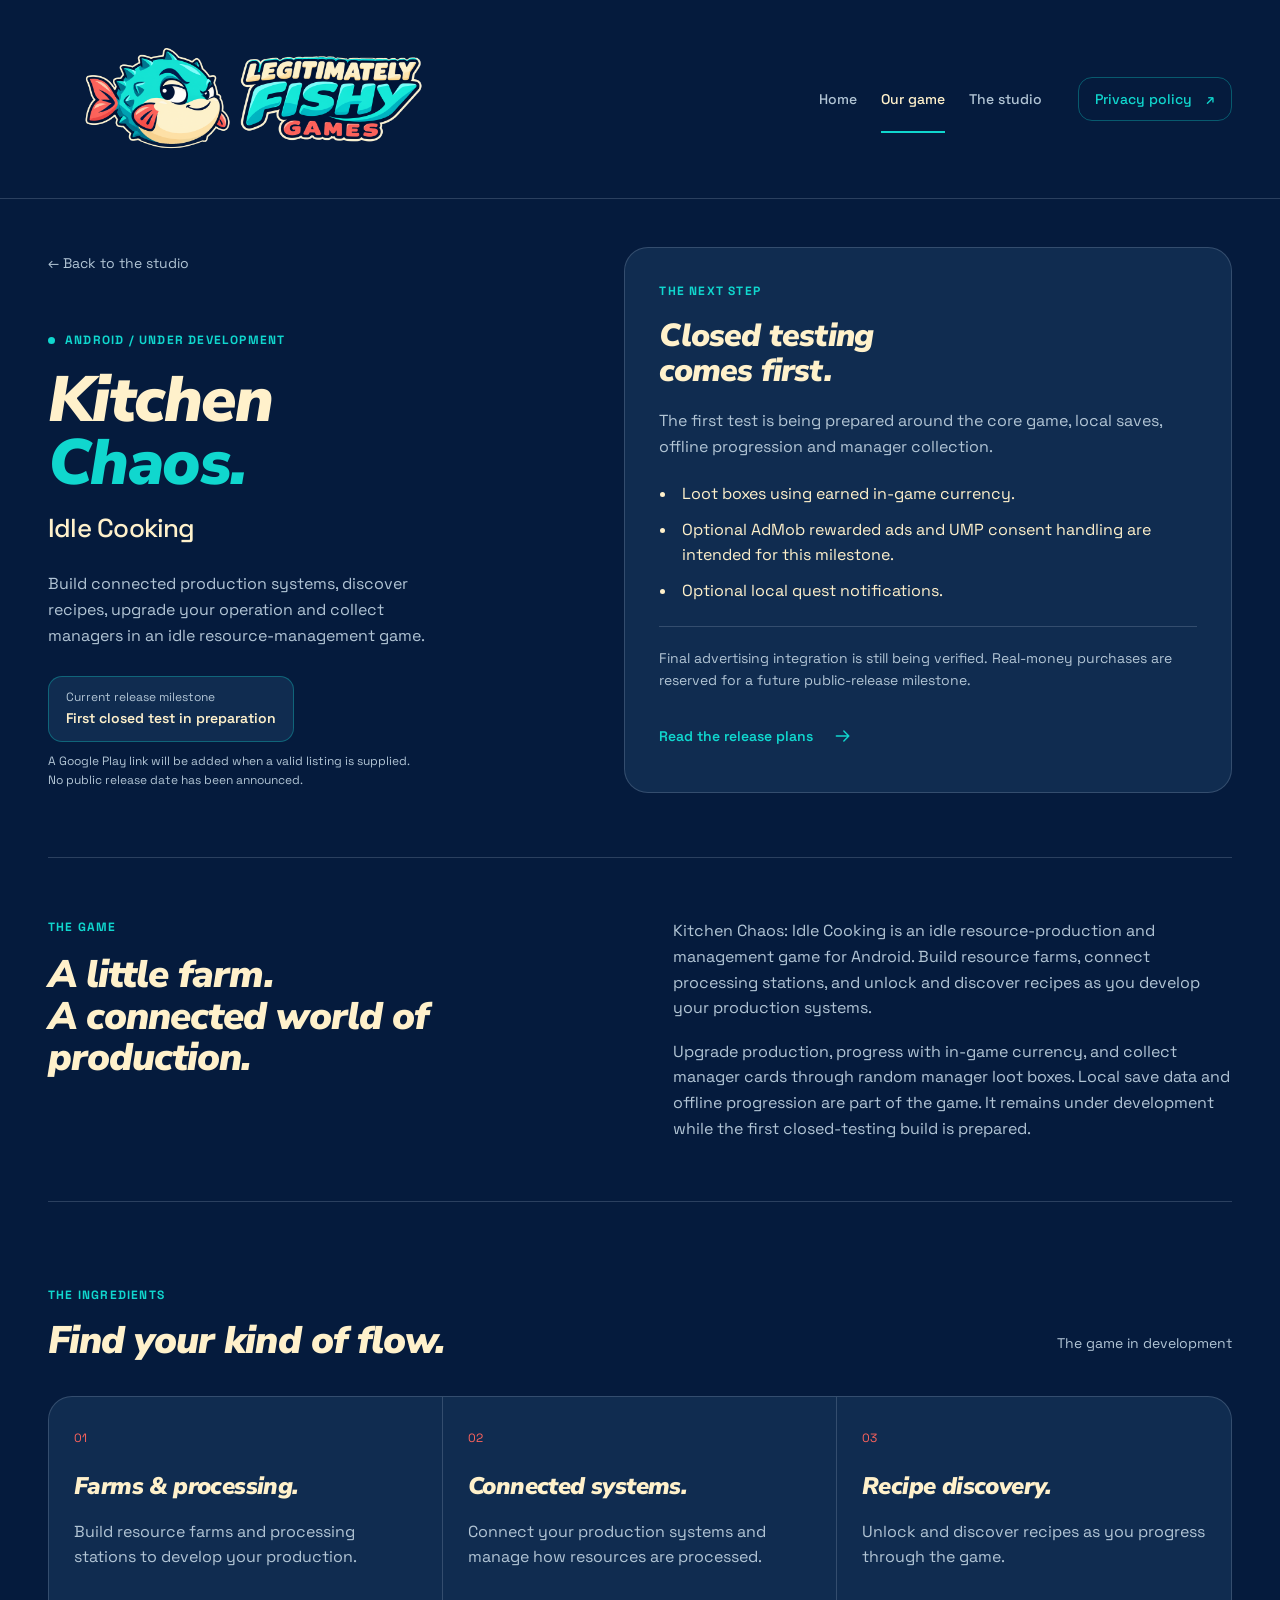
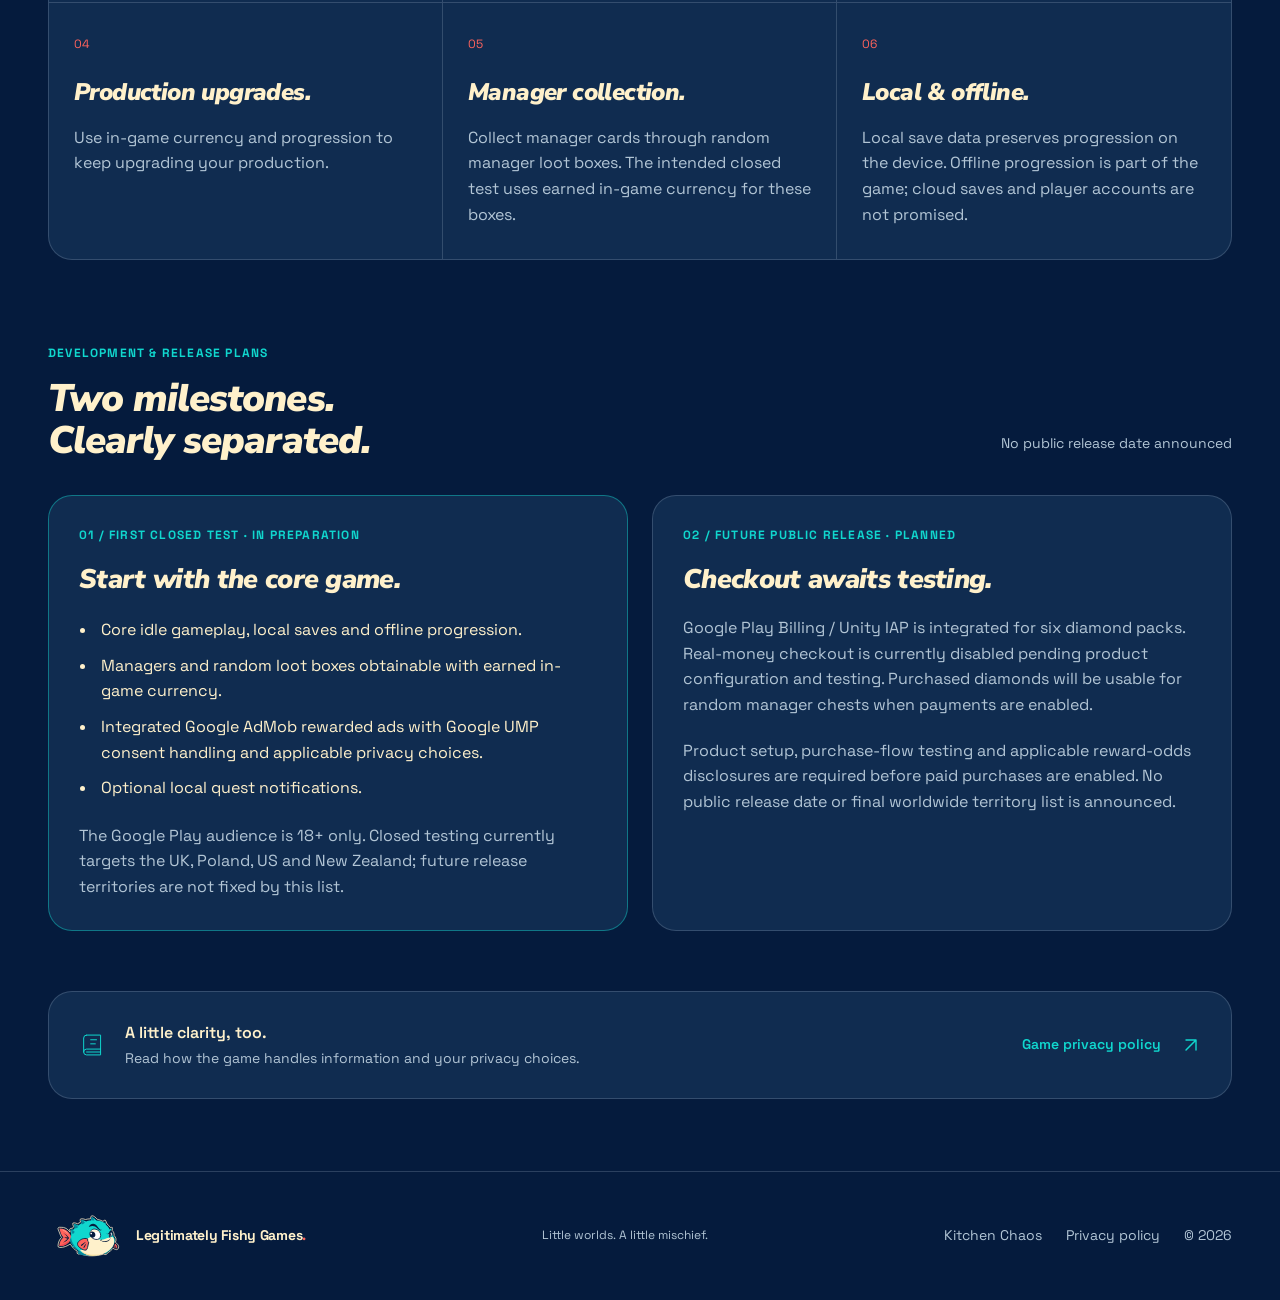
==== commit 12bfb79e: "Finalize Kitchen Chaos privacy policy" ====
--- a/games/kitchen-chaos/index.html
+++ b/games/kitchen-chaos/index.html
@@ -41,9 +41,9 @@
 
     <!-- Add a gallery here only when approved screenshots captured from the actual game are supplied. -->
 
-    <section class="release-section container" id="development" aria-labelledby="development-title"><div class="section-heading"><div><p class="eyebrow">Development & release plans</p><h2 id="development-title">Two milestones.<br>Clearly separated.</h2></div><span class="section-aside">No public release date announced</span></div><div class="milestone-grid"><article class="milestone milestone-current"><p class="tiny-label">01 / First closed test · In preparation</p><h3>Start with the core game.</h3><ul><li>Core idle gameplay, local saves and offline progression.</li><li>Managers and random loot boxes obtainable with earned in-game currency.</li><li>Optional Google AdMob rewarded ads with Google UMP consent handling, subject to final integration checks.</li><li>Optional local quest notifications.</li></ul><p>Real-money purchases are not part of this intended milestone.</p></article><article class="milestone"><p class="tiny-label">02 / Future public release · Planned</p><h3>Payments are a later step.</h3><p>The production plan additionally includes real-money Google Play Billing diamond packs, with purchased diamonds usable for random manager loot boxes.</p><p>Purchase processing, verification, recovery and applicable odds disclosures must be completed for that milestone. These payments are not presented as available in the closed test.</p></article></div></section>
+    <section class="release-section container" id="development" aria-labelledby="development-title"><div class="section-heading"><div><p class="eyebrow">Development & release plans</p><h2 id="development-title">Two milestones.<br>Clearly separated.</h2></div><span class="section-aside">No public release date announced</span></div><div class="milestone-grid"><article class="milestone milestone-current"><p class="tiny-label">01 / First closed test · In preparation</p><h3>Start with the core game.</h3><ul><li>Core idle gameplay, local saves and offline progression.</li><li>Managers and random loot boxes obtainable with earned in-game currency.</li><li>Integrated Google AdMob rewarded ads with Google UMP consent handling and applicable privacy choices.</li><li>Optional local quest notifications.</li></ul><p>The Google Play audience is 18+ only. Closed testing currently targets the UK, Poland, US and New Zealand; future release territories are not fixed by this list.</p></article><article class="milestone"><p class="tiny-label">02 / Future public release · Planned</p><h3>Checkout awaits testing.</h3><p>Google Play Billing / Unity IAP is integrated for six diamond packs. Real-money checkout is currently disabled pending product configuration and testing. Purchased diamonds will be usable for random manager chests when payments are enabled.</p><p>Product setup, purchase-flow testing and applicable reward-odds disclosures are required before paid purchases are enabled. No public release date or final worldwide territory list is announced.</p></article></div></section>
 
-    <section class="privacy-strip container" aria-label="Game privacy information"><div><svg class="icon" aria-hidden="true"><use href="../../assets/images/icons.svg#recipe"/></svg><span>A little clarity, too.<small>Read the draft policy for the intended closed-test build.</small></span></div><a class="text-link" href="privacy.html">Game privacy policy <svg class="icon" aria-hidden="true"><use href="../../assets/images/icons.svg#arrow-up"/></svg></a></section>
+    <section class="privacy-strip container" aria-label="Game privacy information"><div><svg class="icon" aria-hidden="true"><use href="../../assets/images/icons.svg#recipe"/></svg><span>A little clarity, too.<small>Read how the game handles information and your privacy choices.</small></span></div><a class="text-link" href="privacy.html">Game privacy policy <svg class="icon" aria-hidden="true"><use href="../../assets/images/icons.svg#arrow-up"/></svg></a></section>
   </main>
 
   <footer class="site-footer"><div class="container footer-inner"><a class="footer-brand" href="../../index.html"><img class="footer-mark" src="../../assets/brand/lfg-puffer-micro.svg" width="1110" height="750" alt="" loading="lazy" decoding="async"><span class="footer-wordmark">Legitimately Fishy Games<span>.</span></span></a><p>Little worlds. A little mischief.</p><div class="footer-links"><a href="index.html">Kitchen Chaos</a><a href="privacy.html">Privacy policy</a><span>© 2026</span></div></div></footer>
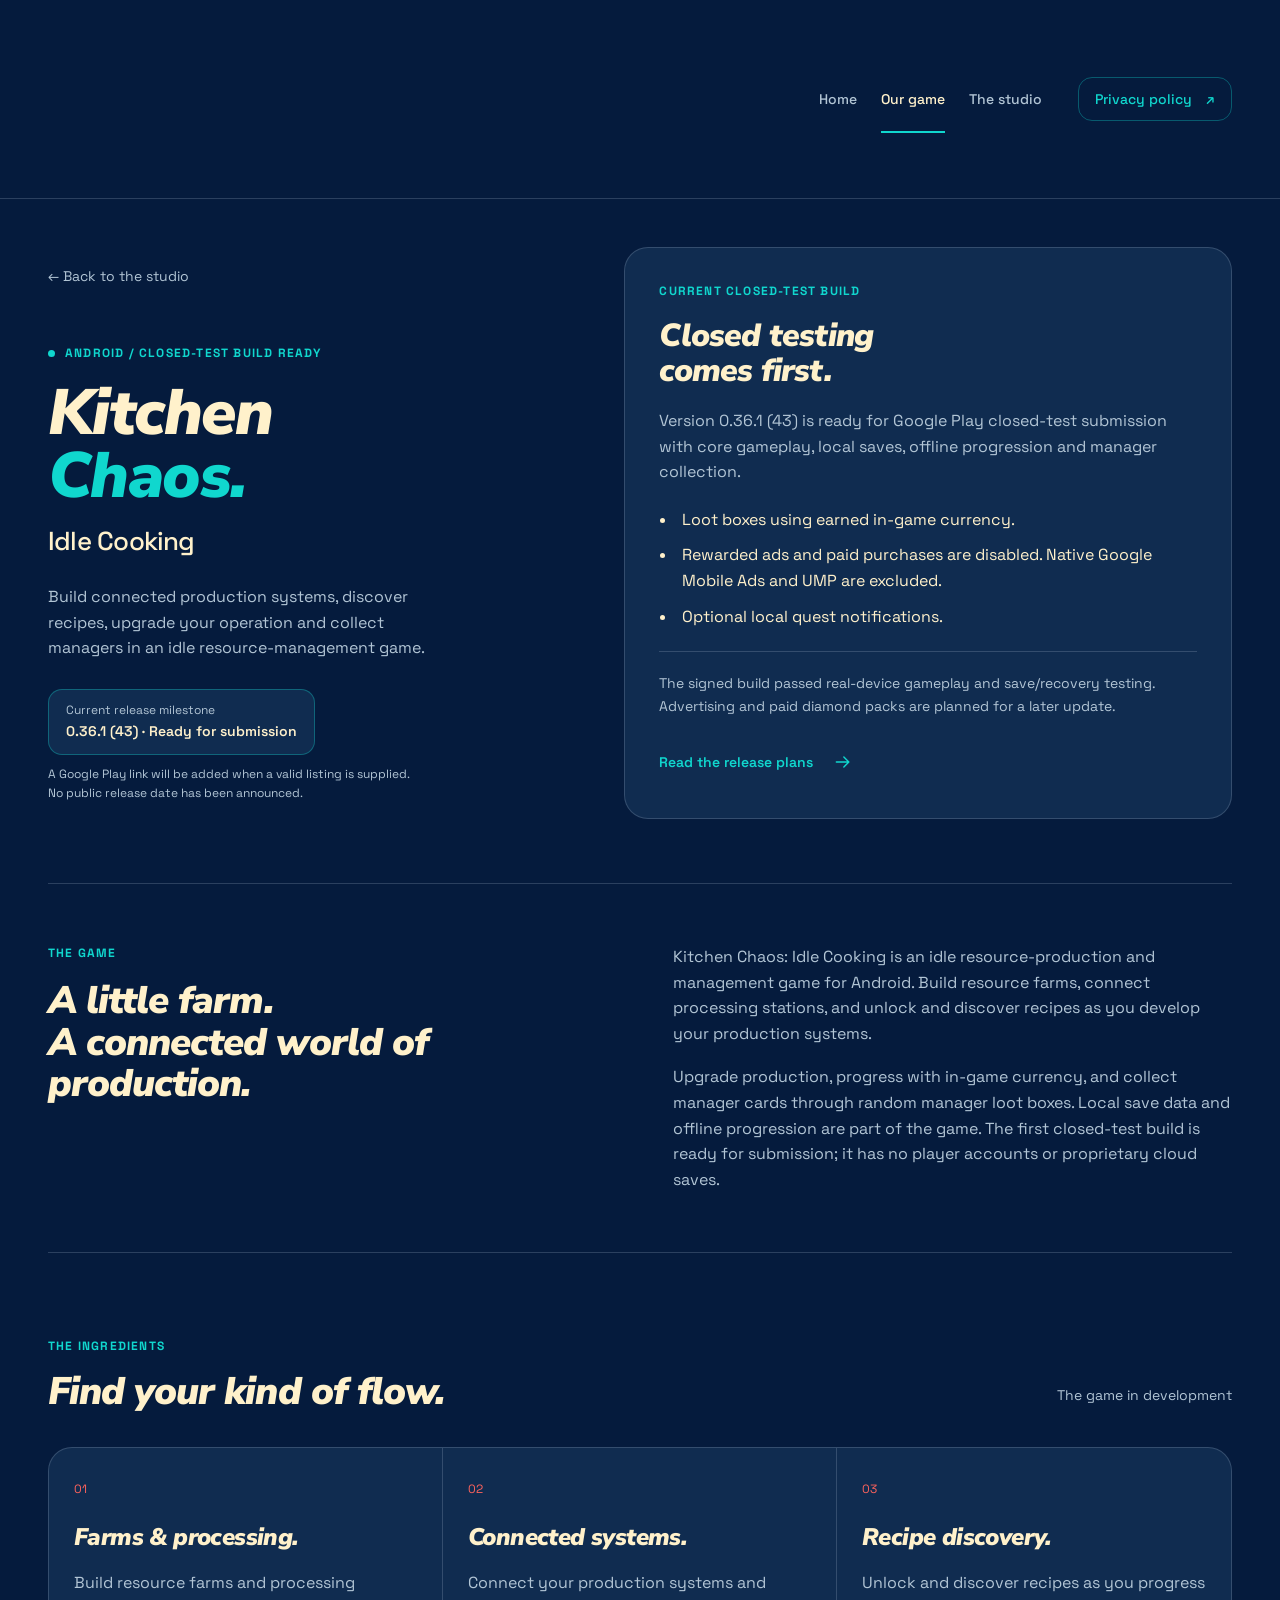
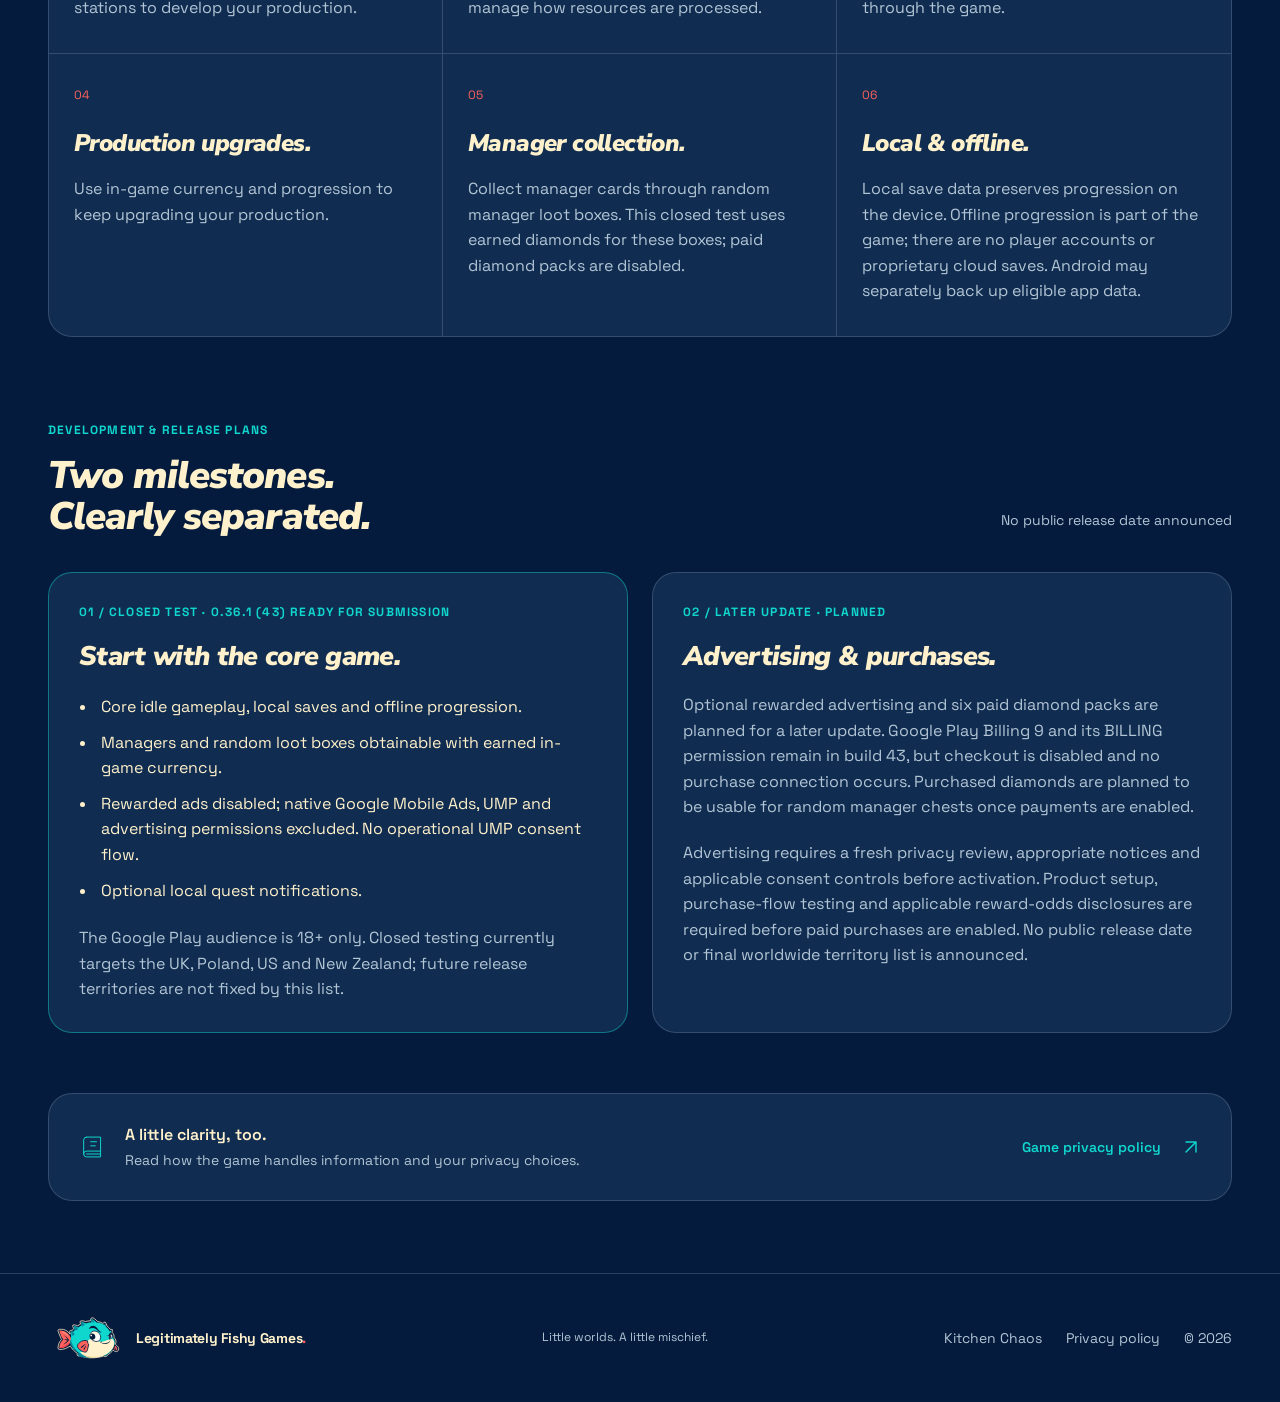
==== commit 4e8bb3d8: "Describe no-ads closed-test build 43 accurately" ====
--- a/games/kitchen-chaos/index.html
+++ b/games/kitchen-chaos/index.html
@@ -4,7 +4,7 @@
   <meta charset="utf-8">
   <meta name="viewport" content="width=device-width, initial-scale=1">
   <meta name="theme-color" content="#051B3D">
-  <meta name="description" content="Kitchen Chaos: Idle Cooking is an Android idle production and management game preparing for its first closed test, with connected production, recipes, managers and offline progression.">
+  <meta name="description" content="Kitchen Chaos: Idle Cooking is an Android idle production and management game with version 0.36.1 (43) ready for closed-test submission, with connected production, recipes, managers and offline progression.">
   <title>Kitchen Chaos: Idle Cooking — Legitimately Fishy Games</title>
   <link rel="icon" href="../../assets/brand/favicon.svg" type="image/svg+xml">
   <link rel="alternate icon" href="../../assets/brand/favicon.ico">
@@ -24,24 +24,24 @@
 
   <main id="main">
     <section class="game-hero container" aria-labelledby="game-title">
-      <div class="game-hero-copy"><a class="back-link" href="../../index.html">← Back to the studio</a><p class="eyebrow"><span class="status-dot" aria-hidden="true"></span> Android / Under development</p><h1 id="game-title">Kitchen<br><em>Chaos.</em></h1><p class="game-subtitle">Idle Cooking</p><p class="hero-description">Build connected production systems, discover recipes, upgrade your operation and collect managers in an idle resource-management game.</p><div class="store-placeholder"><span><small>Current release milestone</small><strong>First closed test in preparation</strong></span></div><p class="store-note">A Google Play link will be added when a valid listing is supplied.<br>No public release date has been announced.</p></div>
-      <aside class="release-summary" aria-labelledby="test-summary-title"><p class="eyebrow">The next step</p><h2 id="test-summary-title">Closed testing<br>comes first.</h2><p>The first test is being prepared around the core game, local saves, offline progression and manager collection.</p><ul><li>Loot boxes using earned in-game currency.</li><li>Optional AdMob rewarded ads and UMP consent handling are intended for this milestone.</li><li>Optional local quest notifications.</li></ul><p class="summary-note">Final advertising integration is still being verified. Real-money purchases are reserved for a future public-release milestone.</p><a class="text-link" href="#development">Read the release plans <svg class="icon" aria-hidden="true"><use href="../../assets/images/icons.svg#arrow"/></svg></a></aside>
+      <div class="game-hero-copy"><a class="back-link" href="../../index.html">← Back to the studio</a><p class="eyebrow"><span class="status-dot" aria-hidden="true"></span> Android / Closed-test build ready</p><h1 id="game-title">Kitchen<br><em>Chaos.</em></h1><p class="game-subtitle">Idle Cooking</p><p class="hero-description">Build connected production systems, discover recipes, upgrade your operation and collect managers in an idle resource-management game.</p><div class="store-placeholder"><span><small>Current release milestone</small><strong>0.36.1 (43) · Ready for submission</strong></span></div><p class="store-note">A Google Play link will be added when a valid listing is supplied.<br>No public release date has been announced.</p></div>
+      <aside class="release-summary" aria-labelledby="test-summary-title"><p class="eyebrow">Current closed-test build</p><h2 id="test-summary-title">Closed testing<br>comes first.</h2><p>Version 0.36.1 (43) is ready for Google Play closed-test submission with core gameplay, local saves, offline progression and manager collection.</p><ul><li>Loot boxes using earned in-game currency.</li><li>Rewarded ads and paid purchases are disabled. Native Google Mobile Ads and UMP are excluded.</li><li>Optional local quest notifications.</li></ul><p class="summary-note">The signed build passed real-device gameplay and save/recovery testing. Advertising and paid diamond packs are planned for a later update.</p><a class="text-link" href="#development">Read the release plans <svg class="icon" aria-hidden="true"><use href="../../assets/images/icons.svg#arrow"/></svg></a></aside>
     </section>
 
-    <section class="game-overview section container" aria-labelledby="overview-title"><div><p class="eyebrow">The game</p><h2 id="overview-title">A little farm.<br>A connected world of production.</h2></div><div class="overview-copy"><p>Kitchen Chaos: Idle Cooking is an idle resource-production and management game for Android. Build resource farms, connect processing stations, and unlock and discover recipes as you develop your production systems.</p><p>Upgrade production, progress with in-game currency, and collect manager cards through random manager loot boxes. Local save data and offline progression are part of the game. It remains under development while the first closed-testing build is prepared.</p></div></section>
+    <section class="game-overview section container" aria-labelledby="overview-title"><div><p class="eyebrow">The game</p><h2 id="overview-title">A little farm.<br>A connected world of production.</h2></div><div class="overview-copy"><p>Kitchen Chaos: Idle Cooking is an idle resource-production and management game for Android. Build resource farms, connect processing stations, and unlock and discover recipes as you develop your production systems.</p><p>Upgrade production, progress with in-game currency, and collect manager cards through random manager loot boxes. Local save data and offline progression are part of the game. The first closed-test build is ready for submission; it has no player accounts or proprietary cloud saves.</p></div></section>
 
     <section class="section container" aria-labelledby="features-title"><div class="section-heading"><div><p class="eyebrow">The ingredients</p><h2 id="features-title">Find your kind of flow.</h2></div><span class="section-aside">The game in development</span></div><div class="feature-grid">
       <article class="feature-card"><span class="feature-number">01</span><h3>Farms & processing.</h3><p>Build resource farms and processing stations to develop your production.</p></article>
       <article class="feature-card"><span class="feature-number">02</span><h3>Connected systems.</h3><p>Connect your production systems and manage how resources are processed.</p></article>
       <article class="feature-card"><span class="feature-number">03</span><h3>Recipe discovery.</h3><p>Unlock and discover recipes as you progress through the game.</p></article>
       <article class="feature-card"><span class="feature-number">04</span><h3>Production upgrades.</h3><p>Use in-game currency and progression to keep upgrading your production.</p></article>
-      <article class="feature-card"><span class="feature-number">05</span><h3>Manager collection.</h3><p>Collect manager cards through random manager loot boxes. The intended closed test uses earned in-game currency for these boxes.</p></article>
-      <article class="feature-card"><span class="feature-number">06</span><h3>Local & offline.</h3><p>Local save data preserves progression on the device. Offline progression is part of the game; cloud saves and player accounts are not promised.</p></article>
+      <article class="feature-card"><span class="feature-number">05</span><h3>Manager collection.</h3><p>Collect manager cards through random manager loot boxes. This closed test uses earned diamonds for these boxes; paid diamond packs are disabled.</p></article>
+      <article class="feature-card"><span class="feature-number">06</span><h3>Local & offline.</h3><p>Local save data preserves progression on the device. Offline progression is part of the game; there are no player accounts or proprietary cloud saves. Android may separately back up eligible app data.</p></article>
     </div></section>
 
     <!-- Add a gallery here only when approved screenshots captured from the actual game are supplied. -->
 
-    <section class="release-section container" id="development" aria-labelledby="development-title"><div class="section-heading"><div><p class="eyebrow">Development & release plans</p><h2 id="development-title">Two milestones.<br>Clearly separated.</h2></div><span class="section-aside">No public release date announced</span></div><div class="milestone-grid"><article class="milestone milestone-current"><p class="tiny-label">01 / First closed test · In preparation</p><h3>Start with the core game.</h3><ul><li>Core idle gameplay, local saves and offline progression.</li><li>Managers and random loot boxes obtainable with earned in-game currency.</li><li>Integrated Google AdMob rewarded ads with Google UMP consent handling and applicable privacy choices.</li><li>Optional local quest notifications.</li></ul><p>The Google Play audience is 18+ only. Closed testing currently targets the UK, Poland, US and New Zealand; future release territories are not fixed by this list.</p></article><article class="milestone"><p class="tiny-label">02 / Future public release · Planned</p><h3>Checkout awaits testing.</h3><p>Google Play Billing / Unity IAP is integrated for six diamond packs. Real-money checkout is currently disabled pending product configuration and testing. Purchased diamonds will be usable for random manager chests when payments are enabled.</p><p>Product setup, purchase-flow testing and applicable reward-odds disclosures are required before paid purchases are enabled. No public release date or final worldwide territory list is announced.</p></article></div></section>
+    <section class="release-section container" id="development" aria-labelledby="development-title"><div class="section-heading"><div><p class="eyebrow">Development & release plans</p><h2 id="development-title">Two milestones.<br>Clearly separated.</h2></div><span class="section-aside">No public release date announced</span></div><div class="milestone-grid"><article class="milestone milestone-current"><p class="tiny-label">01 / Closed test · 0.36.1 (43) ready for submission</p><h3>Start with the core game.</h3><ul><li>Core idle gameplay, local saves and offline progression.</li><li>Managers and random loot boxes obtainable with earned in-game currency.</li><li>Rewarded ads disabled; native Google Mobile Ads, UMP and advertising permissions excluded. No operational UMP consent flow.</li><li>Optional local quest notifications.</li></ul><p>The Google Play audience is 18+ only. Closed testing currently targets the UK, Poland, US and New Zealand; future release territories are not fixed by this list.</p></article><article class="milestone"><p class="tiny-label">02 / Later update · Planned</p><h3>Advertising &amp; purchases.</h3><p>Optional rewarded advertising and six paid diamond packs are planned for a later update. Google Play Billing 9 and its BILLING permission remain in build 43, but checkout is disabled and no purchase connection occurs. Purchased diamonds are planned to be usable for random manager chests once payments are enabled.</p><p>Advertising requires a fresh privacy review, appropriate notices and applicable consent controls before activation. Product setup, purchase-flow testing and applicable reward-odds disclosures are required before paid purchases are enabled. No public release date or final worldwide territory list is announced.</p></article></div></section>
 
     <section class="privacy-strip container" aria-label="Game privacy information"><div><svg class="icon" aria-hidden="true"><use href="../../assets/images/icons.svg#recipe"/></svg><span>A little clarity, too.<small>Read how the game handles information and your privacy choices.</small></span></div><a class="text-link" href="privacy.html">Game privacy policy <svg class="icon" aria-hidden="true"><use href="../../assets/images/icons.svg#arrow-up"/></svg></a></section>
   </main>
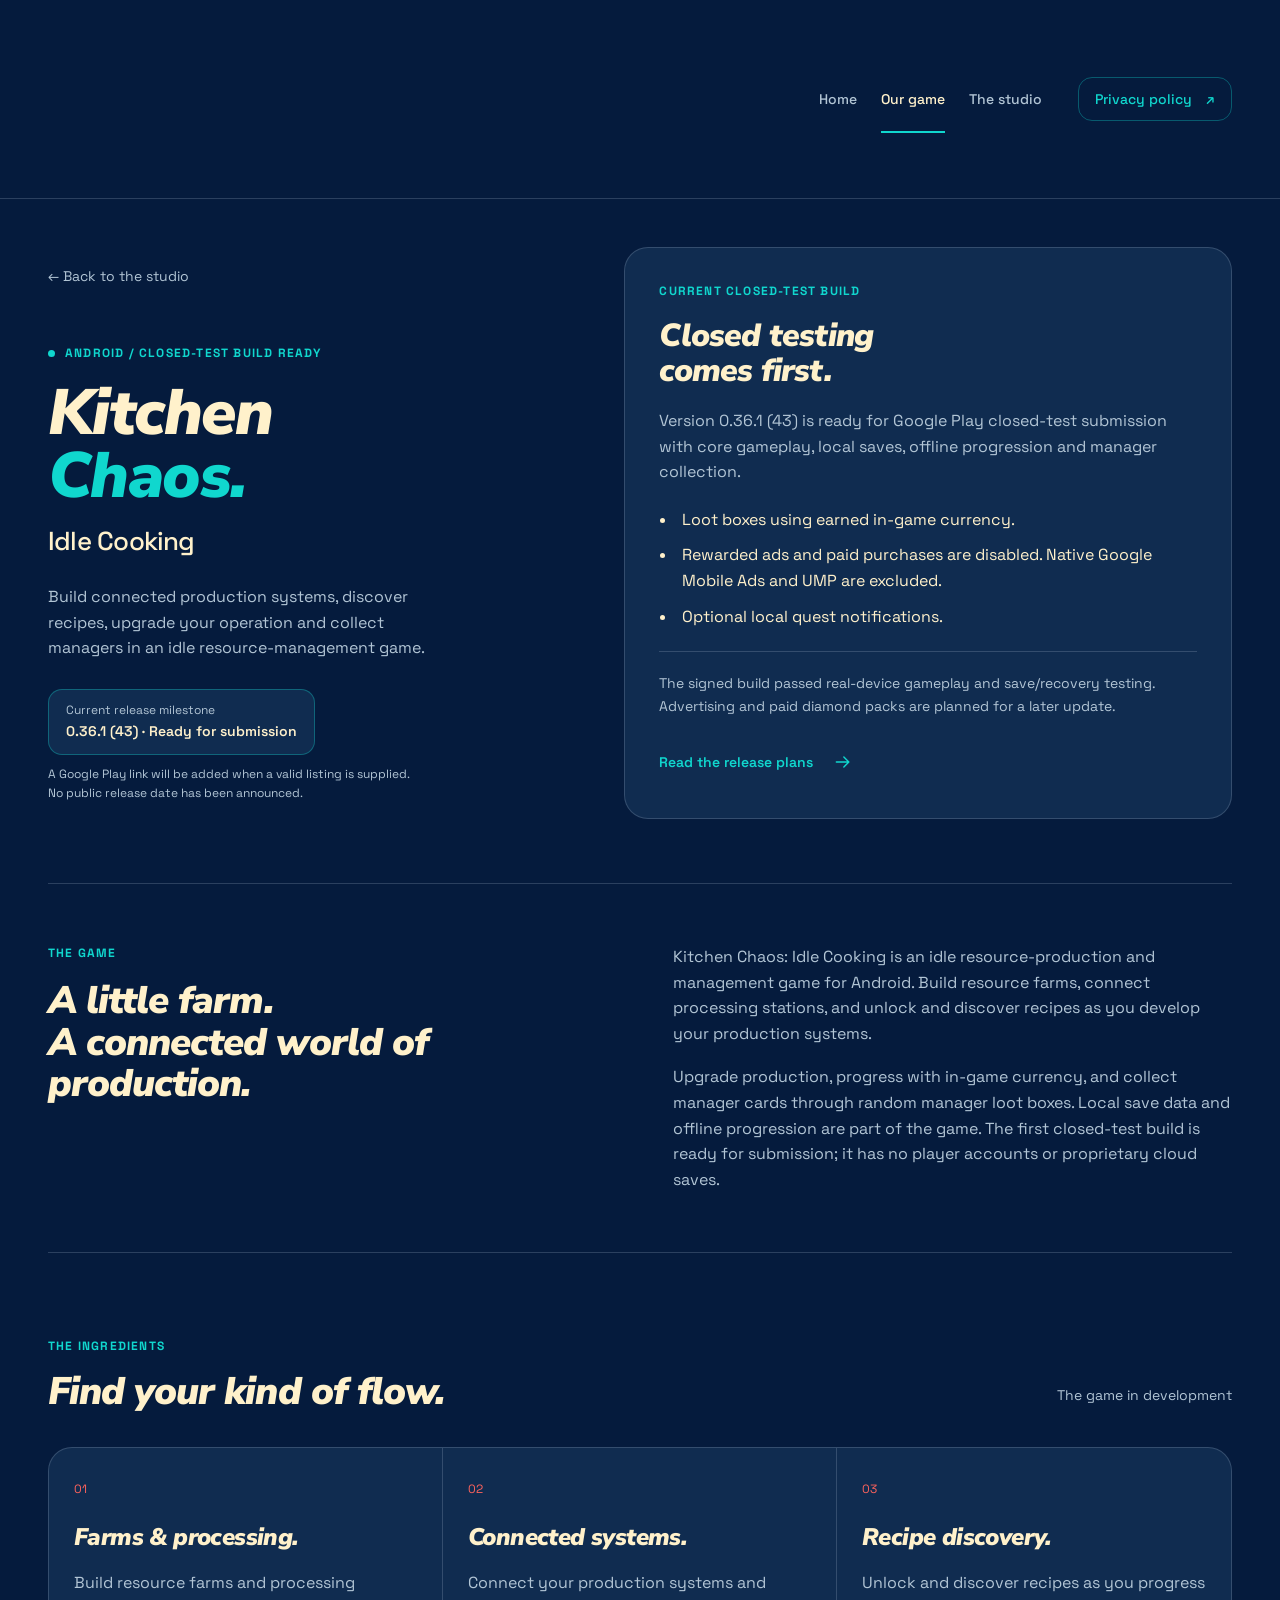
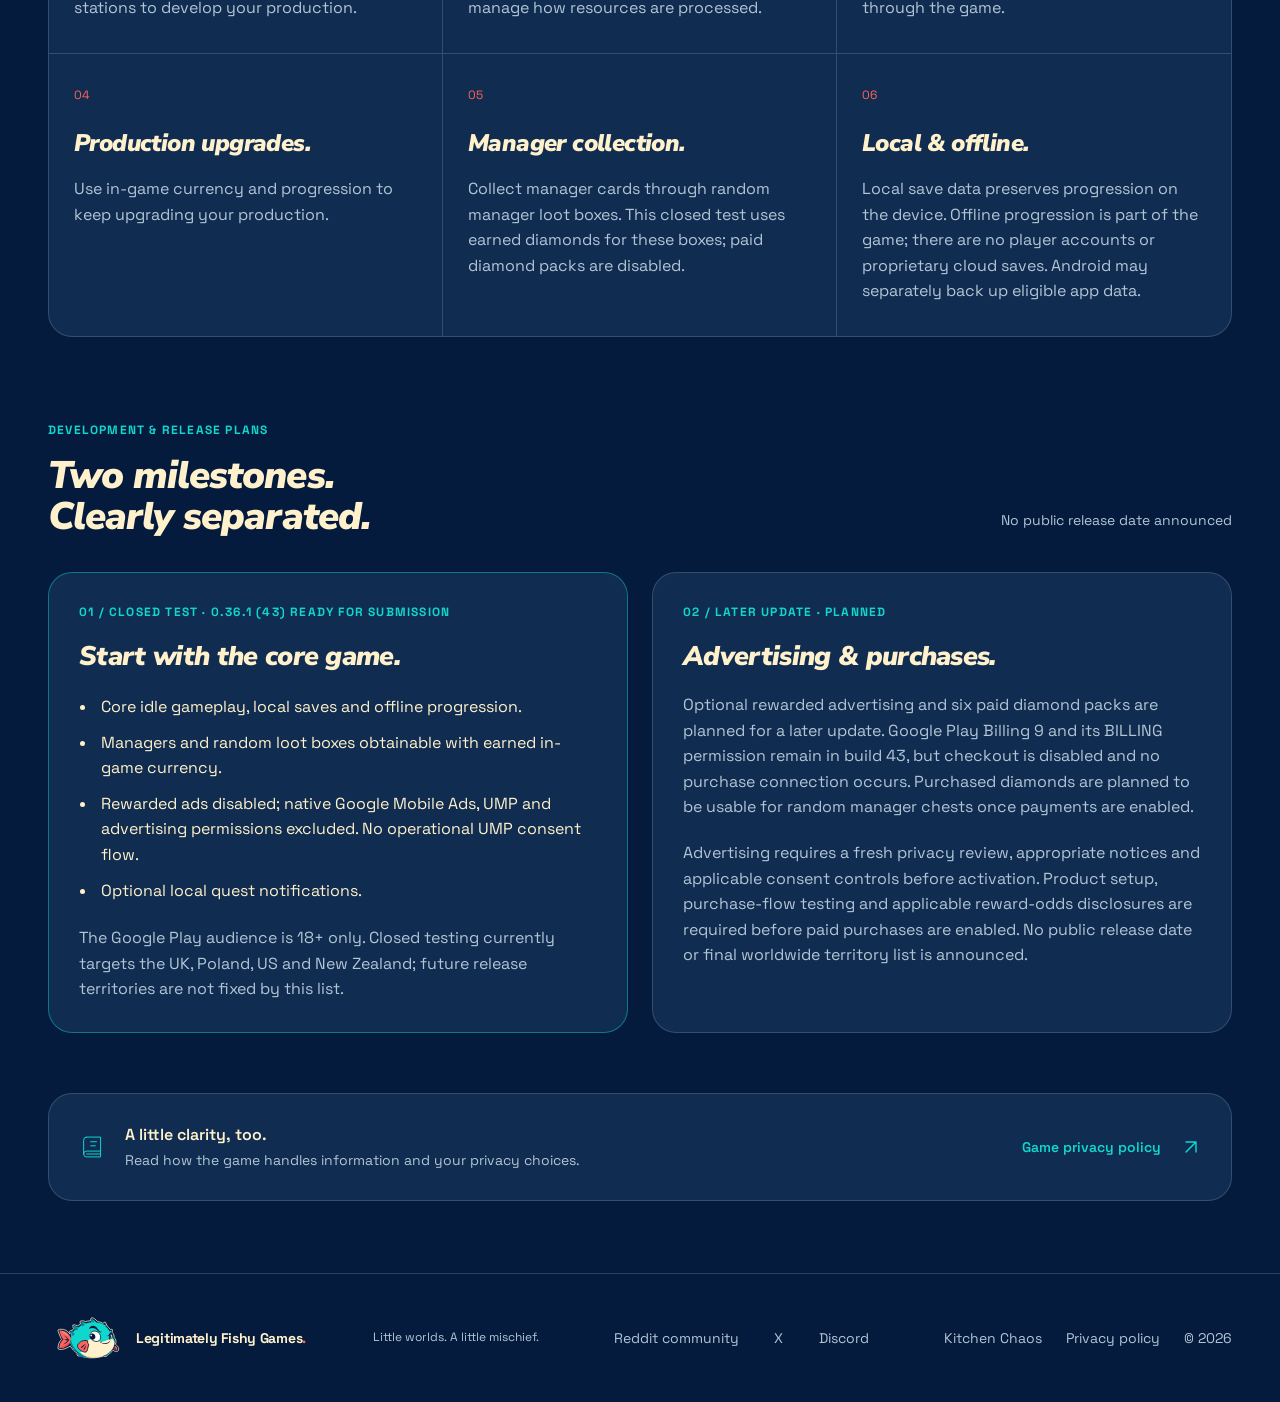
==== commit a52f24b8: "Add studio social links to the website" ====
--- a/games/kitchen-chaos/index.html
+++ b/games/kitchen-chaos/index.html
@@ -46,6 +46,17 @@
     <section class="privacy-strip container" aria-label="Game privacy information"><div><svg class="icon" aria-hidden="true"><use href="../../assets/images/icons.svg#recipe"/></svg><span>A little clarity, too.<small>Read how the game handles information and your privacy choices.</small></span></div><a class="text-link" href="privacy.html">Game privacy policy <svg class="icon" aria-hidden="true"><use href="../../assets/images/icons.svg#arrow-up"/></svg></a></section>
   </main>
 
-  <footer class="site-footer"><div class="container footer-inner"><a class="footer-brand" href="../../index.html"><img class="footer-mark" src="../../assets/brand/lfg-puffer-micro.svg" width="1110" height="750" alt="" loading="lazy" decoding="async"><span class="footer-wordmark">Legitimately Fishy Games<span>.</span></span></a><p>Little worlds. A little mischief.</p><div class="footer-links"><a href="index.html">Kitchen Chaos</a><a href="privacy.html">Privacy policy</a><span>© 2026</span></div></div></footer>
+  <footer class="site-footer">
+    <div class="container footer-inner">
+      <a class="footer-brand" href="../../index.html"><img class="footer-mark" src="../../assets/brand/lfg-puffer-micro.svg" width="1110" height="750" alt="" loading="lazy" decoding="async"><span class="footer-wordmark">Legitimately Fishy Games<span>.</span></span></a>
+      <p>Little worlds. A little mischief.</p>
+      <nav class="footer-links footer-social" aria-label="Studio social links">
+        <a href="https://www.reddit.com/r/LegitFishyGames/">Reddit community</a>
+        <a href="https://x.com/LegitimateFish">X</a>
+        <a href="https://discord.gg/PuM3mdu4u">Discord</a>
+      </nav>
+      <div class="footer-links"><a href="index.html">Kitchen Chaos</a><a href="privacy.html">Privacy policy</a><span>© 2026</span></div>
+    </div>
+  </footer>
 </body>
 </html>
--- a/assets/css/styles.css
+++ b/assets/css/styles.css
@@ -419,6 +419,10 @@
 .studio-facts .eyebrow { font-size: 12px; }
 .studio-facts > p:not(.eyebrow), .studio-copy p:not(.eyebrow) { font-size: 16px; line-height: 1.6; }
 .studio-facts > p.facts-title { font: italic 900 32px/1.12 var(--heading); color: var(--cream); }
+.social-section { display: flex; flex-wrap: wrap; align-items: center; justify-content: space-between; gap: 24px; margin-bottom: 32px; padding: clamp(24px, 4vw, 40px); border: 1px solid var(--line); border-radius: 24px; background: var(--panel); }
+.social-section .eyebrow { margin-bottom: 12px; }
+.social-section h2 + p { margin-top: 12px; color: var(--muted); }
+.social-links { display: flex; flex-wrap: wrap; gap: 16px; }
 .privacy-strip > div { font-size: 16px; }
 .privacy-strip small { font-size: 14px; line-height: 1.6; }
 .privacy-strip .text-link { font-size: 14px; }
@@ -429,6 +433,8 @@
 .footer-wordmark > span { color: var(--orange); }
 .footer-links { font-size: 14px; gap: 24px; }
 .footer-links a { display: inline-flex; align-items: center; min-height: 44px; }
+.footer-social { flex-wrap: wrap; gap: 8px; }
+.footer-social a { justify-content: center; min-width: 48px; min-height: 48px; padding-inline: 8px; }
 .game-hero { gap: 48px; padding-block: 48px 64px; min-height: 620px; }
 .back-link { font-size: 14px; min-height: 44px; }
 .game-hero .eyebrow { font-size: 12px; }
@@ -526,6 +532,7 @@
   .not-found > p br { display: none; }
 }
 @media (max-width: 580px) {
+  .social-links { display: grid; width: 100%; gap: 14px; }
   .brand { padding: 8px; gap: 12px; margin-left: -8px; }
   .brand-art { width: 64px; flex-basis: 64px; }
   .brand-logo { aspect-ratio: 1110 / 750; }
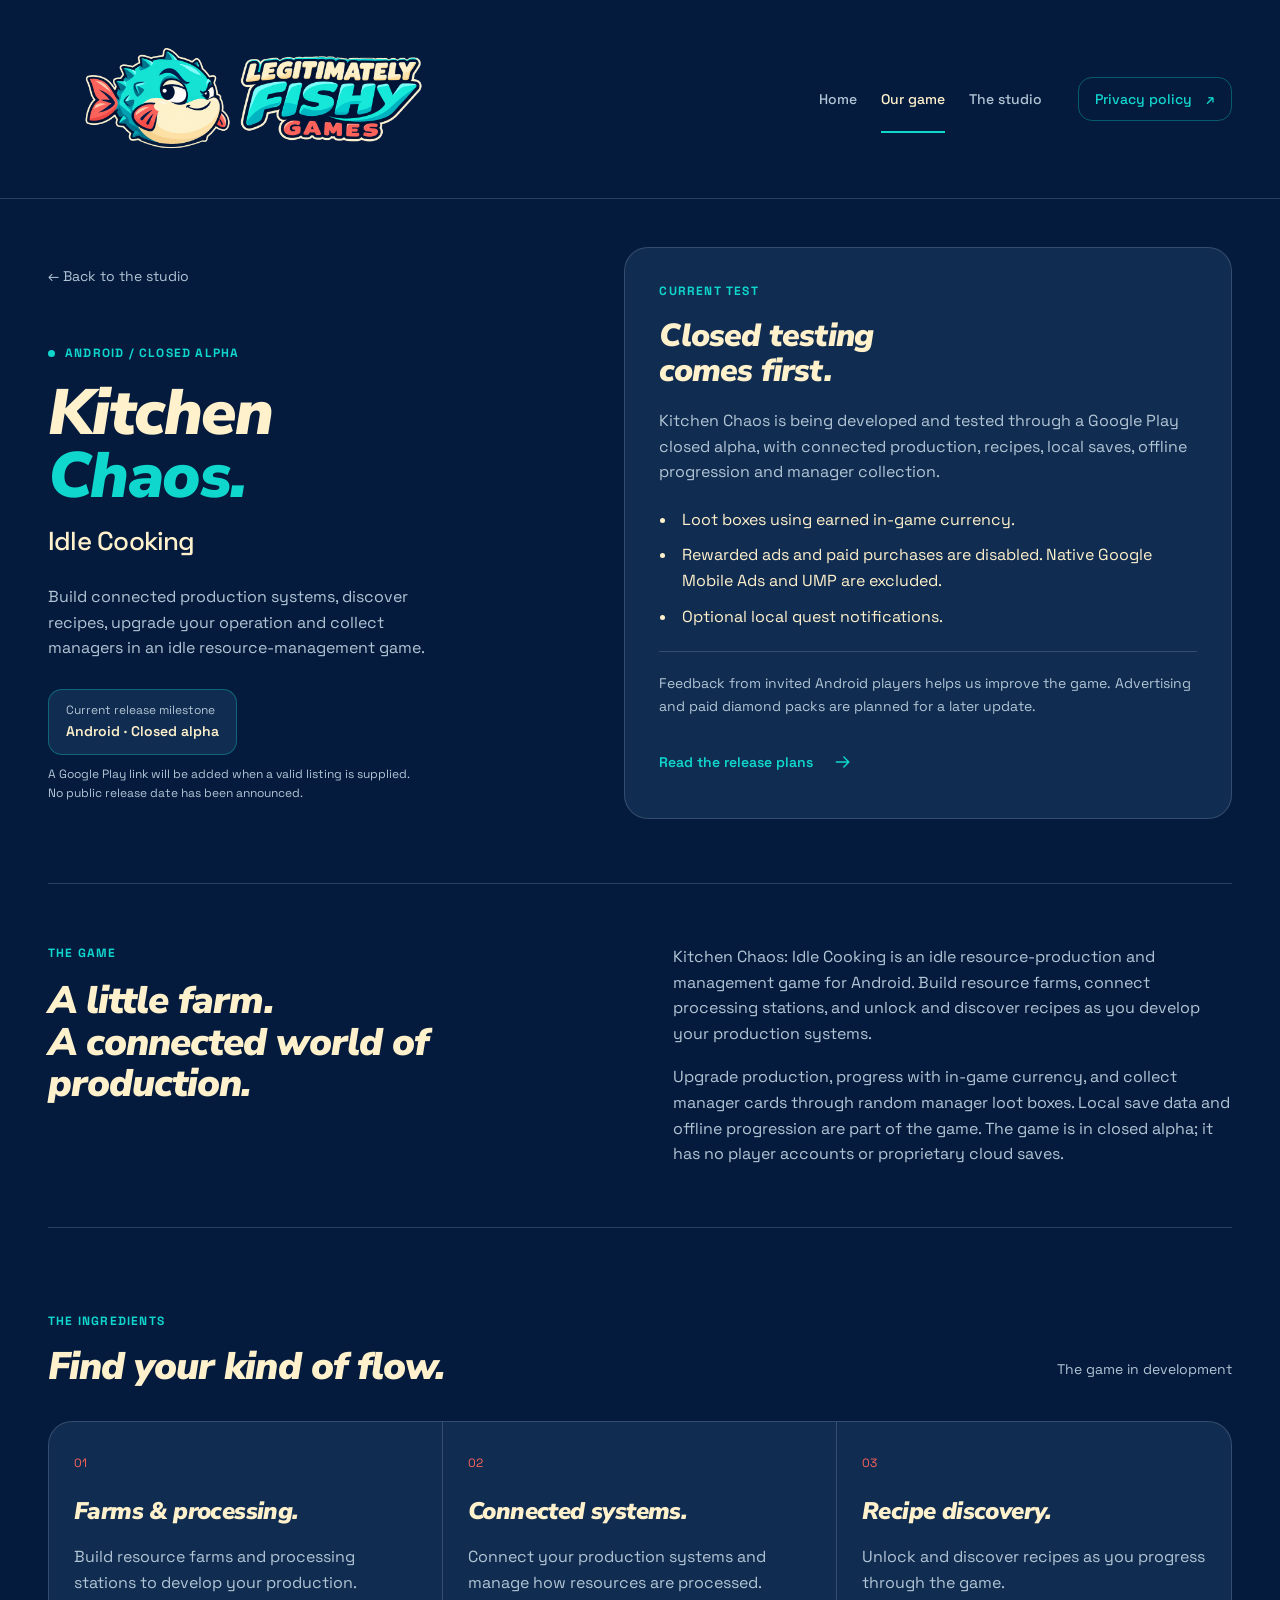
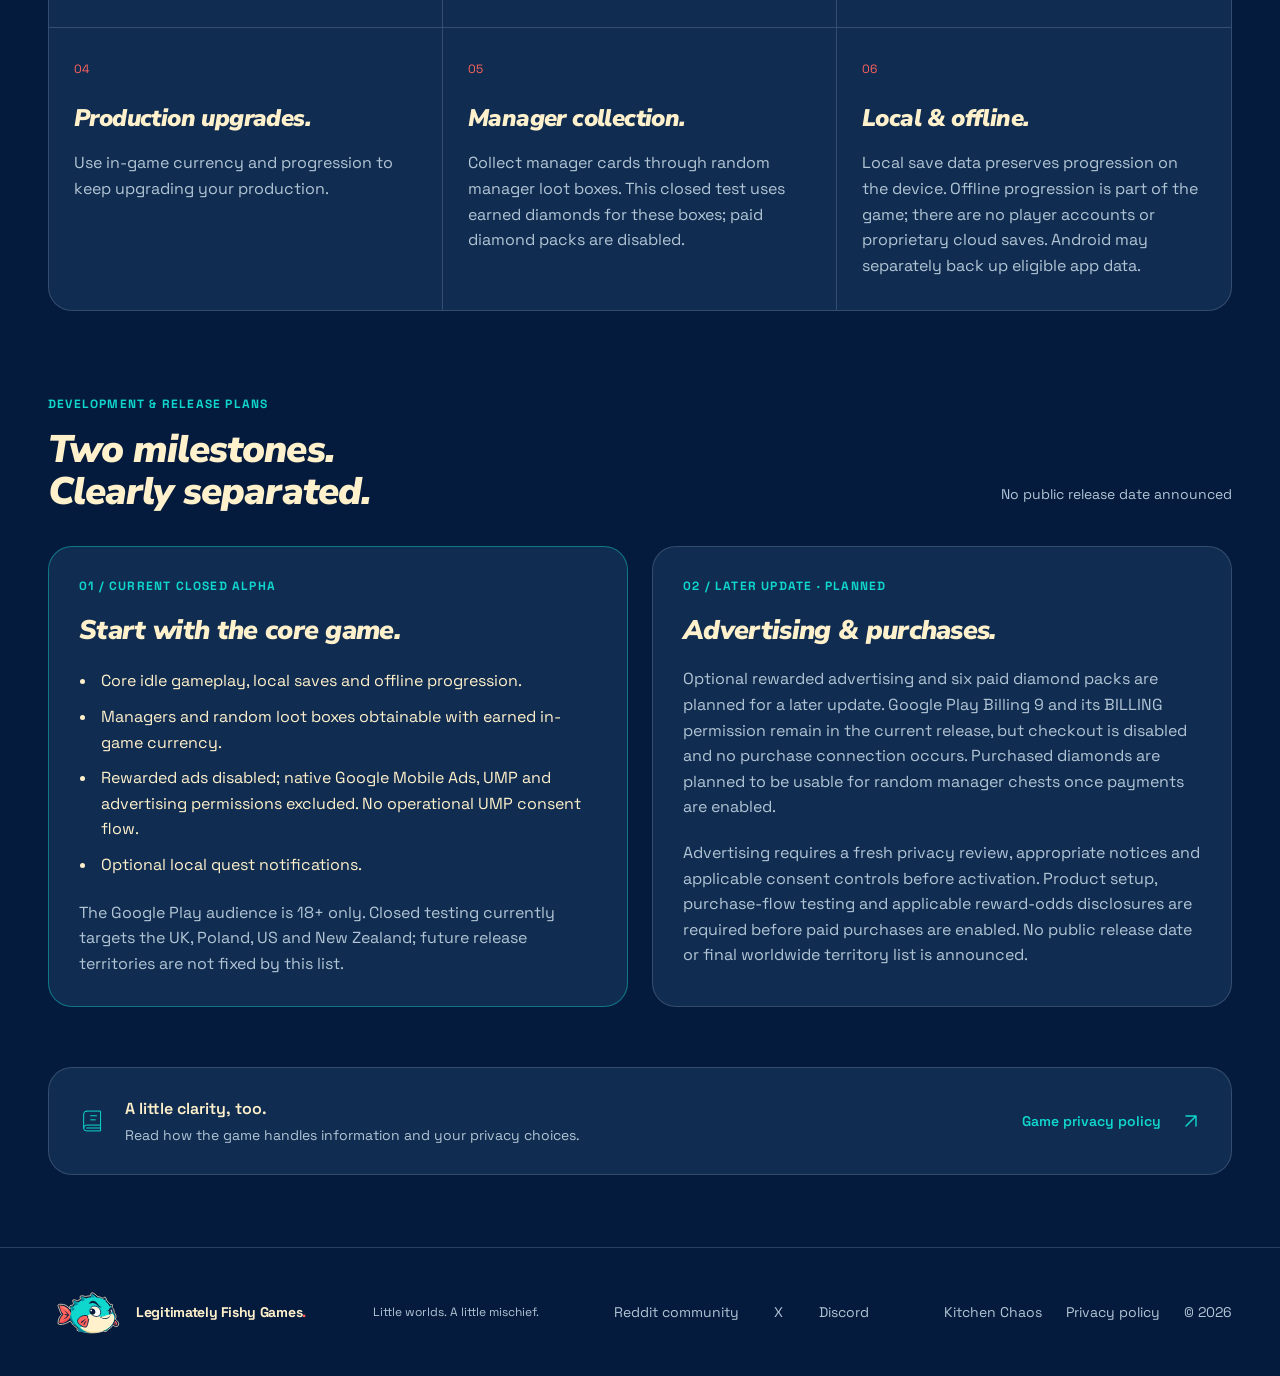
==== commit 8c720d79: "Update closed-alpha website and tester privacy information" ====
--- a/games/kitchen-chaos/index.html
+++ b/games/kitchen-chaos/index.html
@@ -4,7 +4,7 @@
   <meta charset="utf-8">
   <meta name="viewport" content="width=device-width, initial-scale=1">
   <meta name="theme-color" content="#051B3D">
-  <meta name="description" content="Kitchen Chaos: Idle Cooking is an Android idle production and management game with version 0.36.1 (43) ready for closed-test submission, with connected production, recipes, managers and offline progression.">
+  <meta name="description" content="Kitchen Chaos: Idle Cooking is an Android idle production and management game in closed alpha, with connected production, recipes, managers and offline progression.">
   <title>Kitchen Chaos: Idle Cooking — Legitimately Fishy Games</title>
   <link rel="icon" href="../../assets/brand/favicon.svg" type="image/svg+xml">
   <link rel="alternate icon" href="../../assets/brand/favicon.ico">
@@ -24,11 +24,11 @@
 
   <main id="main">
     <section class="game-hero container" aria-labelledby="game-title">
-      <div class="game-hero-copy"><a class="back-link" href="../../index.html">← Back to the studio</a><p class="eyebrow"><span class="status-dot" aria-hidden="true"></span> Android / Closed-test build ready</p><h1 id="game-title">Kitchen<br><em>Chaos.</em></h1><p class="game-subtitle">Idle Cooking</p><p class="hero-description">Build connected production systems, discover recipes, upgrade your operation and collect managers in an idle resource-management game.</p><div class="store-placeholder"><span><small>Current release milestone</small><strong>0.36.1 (43) · Ready for submission</strong></span></div><p class="store-note">A Google Play link will be added when a valid listing is supplied.<br>No public release date has been announced.</p></div>
-      <aside class="release-summary" aria-labelledby="test-summary-title"><p class="eyebrow">Current closed-test build</p><h2 id="test-summary-title">Closed testing<br>comes first.</h2><p>Version 0.36.1 (43) is ready for Google Play closed-test submission with core gameplay, local saves, offline progression and manager collection.</p><ul><li>Loot boxes using earned in-game currency.</li><li>Rewarded ads and paid purchases are disabled. Native Google Mobile Ads and UMP are excluded.</li><li>Optional local quest notifications.</li></ul><p class="summary-note">The signed build passed real-device gameplay and save/recovery testing. Advertising and paid diamond packs are planned for a later update.</p><a class="text-link" href="#development">Read the release plans <svg class="icon" aria-hidden="true"><use href="../../assets/images/icons.svg#arrow"/></svg></a></aside>
+      <div class="game-hero-copy"><a class="back-link" href="../../index.html">← Back to the studio</a><p class="eyebrow"><span class="status-dot" aria-hidden="true"></span> Android / Closed alpha</p><h1 id="game-title">Kitchen<br><em>Chaos.</em></h1><p class="game-subtitle">Idle Cooking</p><p class="hero-description">Build connected production systems, discover recipes, upgrade your operation and collect managers in an idle resource-management game.</p><div class="store-placeholder"><span><small>Current release milestone</small><strong>Android · Closed alpha</strong></span></div><p class="store-note">A Google Play link will be added when a valid listing is supplied.<br>No public release date has been announced.</p></div>
+      <aside class="release-summary" aria-labelledby="test-summary-title"><p class="eyebrow">Current test</p><h2 id="test-summary-title">Closed testing<br>comes first.</h2><p>Kitchen Chaos is being developed and tested through a Google Play closed alpha, with connected production, recipes, local saves, offline progression and manager collection.</p><ul><li>Loot boxes using earned in-game currency.</li><li>Rewarded ads and paid purchases are disabled. Native Google Mobile Ads and UMP are excluded.</li><li>Optional local quest notifications.</li></ul><p class="summary-note">Feedback from invited Android players helps us improve the game. Advertising and paid diamond packs are planned for a later update.</p><a class="text-link" href="#development">Read the release plans <svg class="icon" aria-hidden="true"><use href="../../assets/images/icons.svg#arrow"/></svg></a></aside>
     </section>
 
-    <section class="game-overview section container" aria-labelledby="overview-title"><div><p class="eyebrow">The game</p><h2 id="overview-title">A little farm.<br>A connected world of production.</h2></div><div class="overview-copy"><p>Kitchen Chaos: Idle Cooking is an idle resource-production and management game for Android. Build resource farms, connect processing stations, and unlock and discover recipes as you develop your production systems.</p><p>Upgrade production, progress with in-game currency, and collect manager cards through random manager loot boxes. Local save data and offline progression are part of the game. The first closed-test build is ready for submission; it has no player accounts or proprietary cloud saves.</p></div></section>
+    <section class="game-overview section container" aria-labelledby="overview-title"><div><p class="eyebrow">The game</p><h2 id="overview-title">A little farm.<br>A connected world of production.</h2></div><div class="overview-copy"><p>Kitchen Chaos: Idle Cooking is an idle resource-production and management game for Android. Build resource farms, connect processing stations, and unlock and discover recipes as you develop your production systems.</p><p>Upgrade production, progress with in-game currency, and collect manager cards through random manager loot boxes. Local save data and offline progression are part of the game. The game is in closed alpha; it has no player accounts or proprietary cloud saves.</p></div></section>
 
     <section class="section container" aria-labelledby="features-title"><div class="section-heading"><div><p class="eyebrow">The ingredients</p><h2 id="features-title">Find your kind of flow.</h2></div><span class="section-aside">The game in development</span></div><div class="feature-grid">
       <article class="feature-card"><span class="feature-number">01</span><h3>Farms & processing.</h3><p>Build resource farms and processing stations to develop your production.</p></article>
@@ -41,7 +41,7 @@
 
     <!-- Add a gallery here only when approved screenshots captured from the actual game are supplied. -->
 
-    <section class="release-section container" id="development" aria-labelledby="development-title"><div class="section-heading"><div><p class="eyebrow">Development & release plans</p><h2 id="development-title">Two milestones.<br>Clearly separated.</h2></div><span class="section-aside">No public release date announced</span></div><div class="milestone-grid"><article class="milestone milestone-current"><p class="tiny-label">01 / Closed test · 0.36.1 (43) ready for submission</p><h3>Start with the core game.</h3><ul><li>Core idle gameplay, local saves and offline progression.</li><li>Managers and random loot boxes obtainable with earned in-game currency.</li><li>Rewarded ads disabled; native Google Mobile Ads, UMP and advertising permissions excluded. No operational UMP consent flow.</li><li>Optional local quest notifications.</li></ul><p>The Google Play audience is 18+ only. Closed testing currently targets the UK, Poland, US and New Zealand; future release territories are not fixed by this list.</p></article><article class="milestone"><p class="tiny-label">02 / Later update · Planned</p><h3>Advertising &amp; purchases.</h3><p>Optional rewarded advertising and six paid diamond packs are planned for a later update. Google Play Billing 9 and its BILLING permission remain in build 43, but checkout is disabled and no purchase connection occurs. Purchased diamonds are planned to be usable for random manager chests once payments are enabled.</p><p>Advertising requires a fresh privacy review, appropriate notices and applicable consent controls before activation. Product setup, purchase-flow testing and applicable reward-odds disclosures are required before paid purchases are enabled. No public release date or final worldwide territory list is announced.</p></article></div></section>
+    <section class="release-section container" id="development" aria-labelledby="development-title"><div class="section-heading"><div><p class="eyebrow">Development & release plans</p><h2 id="development-title">Two milestones.<br>Clearly separated.</h2></div><span class="section-aside">No public release date announced</span></div><div class="milestone-grid"><article class="milestone milestone-current"><p class="tiny-label">01 / Current closed alpha</p><h3>Start with the core game.</h3><ul><li>Core idle gameplay, local saves and offline progression.</li><li>Managers and random loot boxes obtainable with earned in-game currency.</li><li>Rewarded ads disabled; native Google Mobile Ads, UMP and advertising permissions excluded. No operational UMP consent flow.</li><li>Optional local quest notifications.</li></ul><p>The Google Play audience is 18+ only. Closed testing currently targets the UK, Poland, US and New Zealand; future release territories are not fixed by this list.</p></article><article class="milestone"><p class="tiny-label">02 / Later update · Planned</p><h3>Advertising &amp; purchases.</h3><p>Optional rewarded advertising and six paid diamond packs are planned for a later update. Google Play Billing 9 and its BILLING permission remain in the current release, but checkout is disabled and no purchase connection occurs. Purchased diamonds are planned to be usable for random manager chests once payments are enabled.</p><p>Advertising requires a fresh privacy review, appropriate notices and applicable consent controls before activation. Product setup, purchase-flow testing and applicable reward-odds disclosures are required before paid purchases are enabled. No public release date or final worldwide territory list is announced.</p></article></div></section>
 
     <section class="privacy-strip container" aria-label="Game privacy information"><div><svg class="icon" aria-hidden="true"><use href="../../assets/images/icons.svg#recipe"/></svg><span>A little clarity, too.<small>Read how the game handles information and your privacy choices.</small></span></div><a class="text-link" href="privacy.html">Game privacy policy <svg class="icon" aria-hidden="true"><use href="../../assets/images/icons.svg#arrow-up"/></svg></a></section>
   </main>
--- a/assets/css/styles.css
+++ b/assets/css/styles.css
@@ -454,6 +454,7 @@
 .milestone .tiny-label { font-size: 12px; }
 .milestone ul, .milestone > p:not(.tiny-label) { font-size: 16px; line-height: 1.6; }
 .legal-content { font-size: 16px; line-height: 1.65; }
+.legal-content code { overflow-wrap: anywhere; }
 .legal-content h2, .legal-content h3, .review-notice h2, .review-notice h3 { font-family: var(--body); font-weight: 700; font-style: normal; line-height: 1.3; }
 .legal-content h2 { font-size: 24px; }
 .legal-content h3 { font-size: 20px; }
